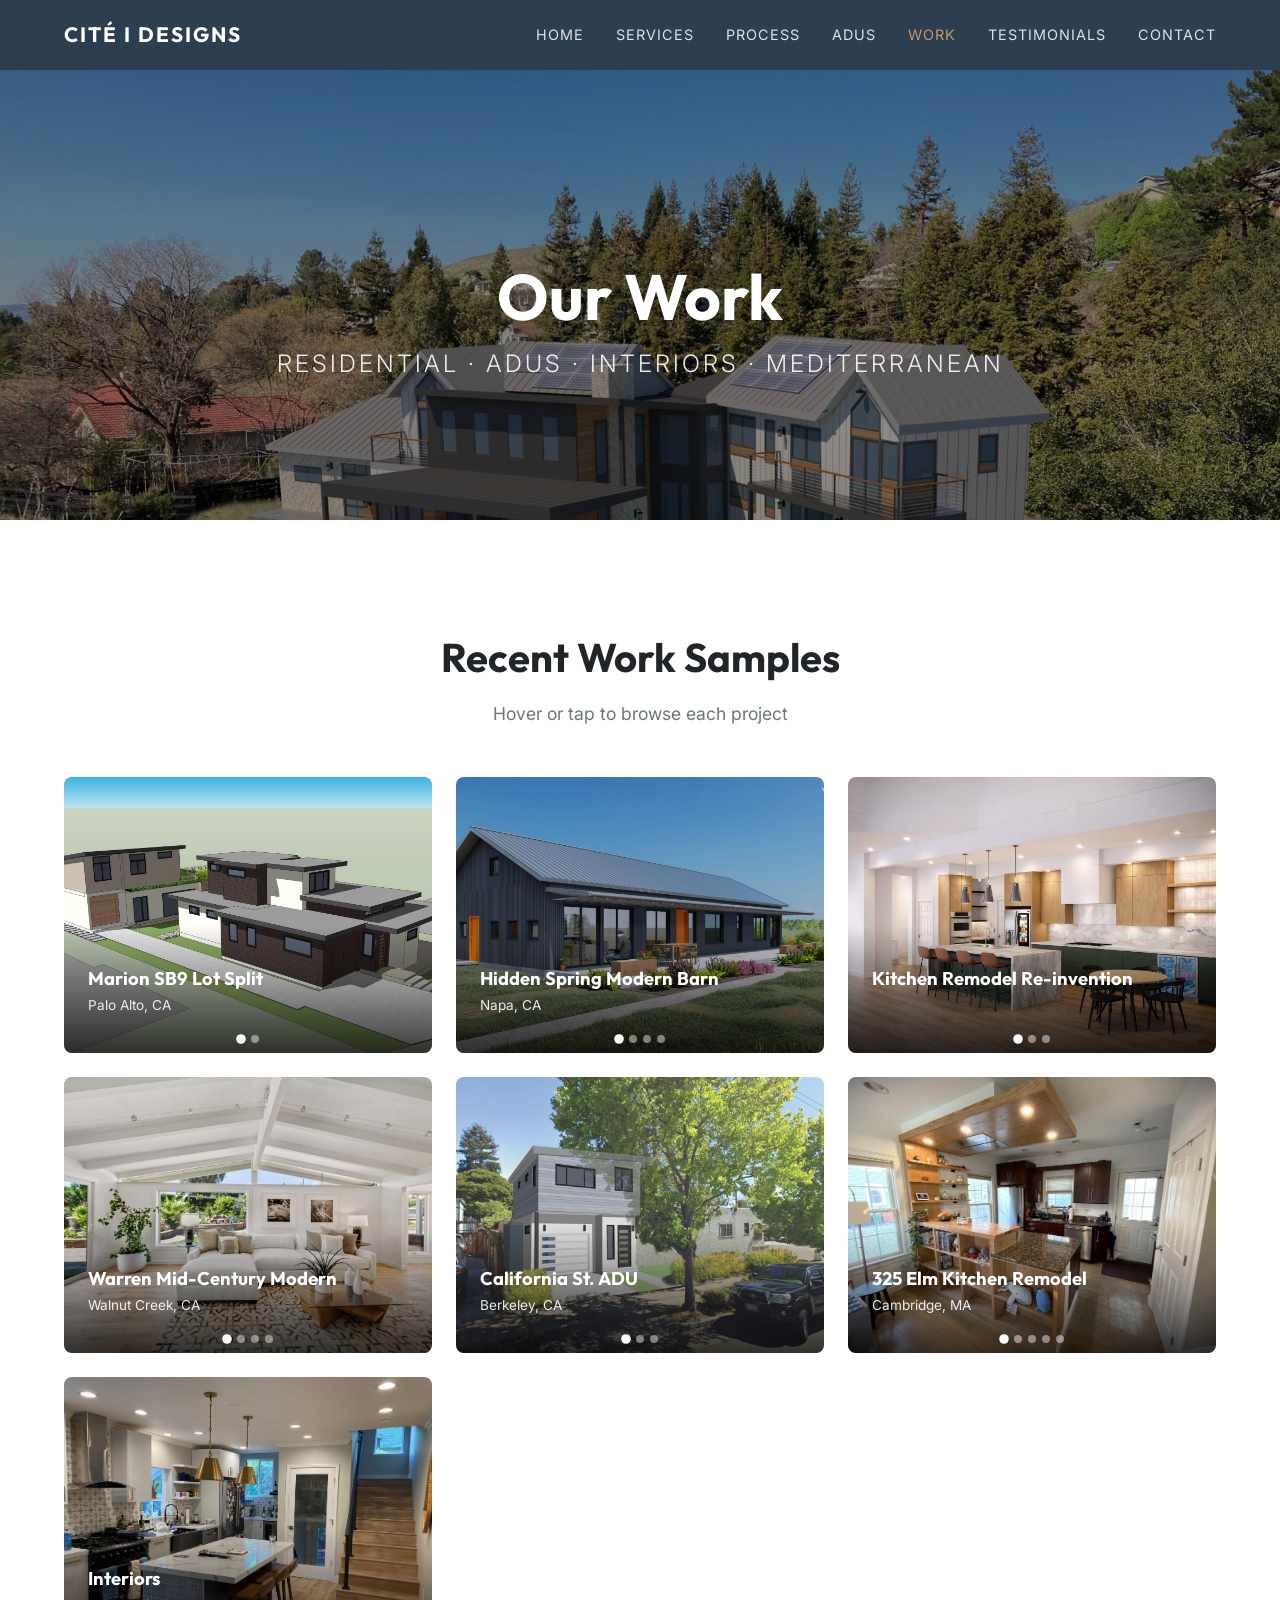
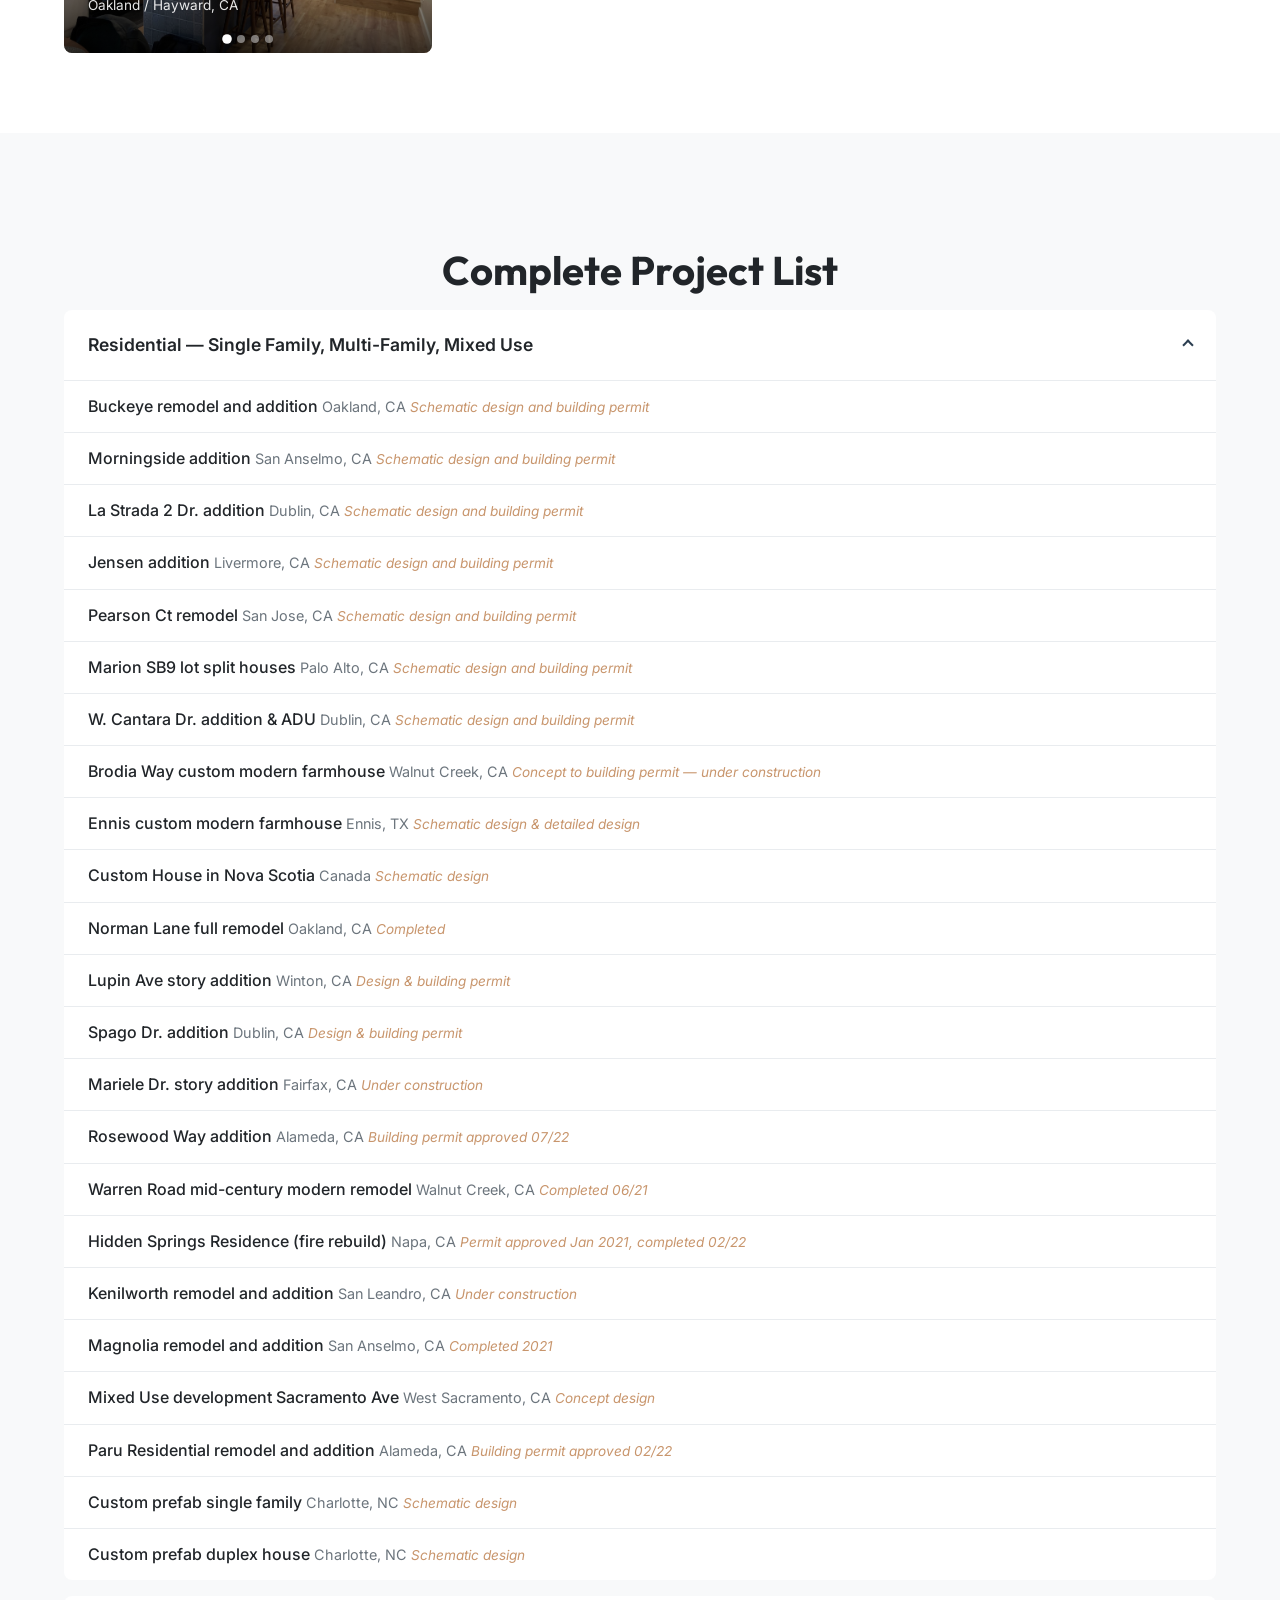
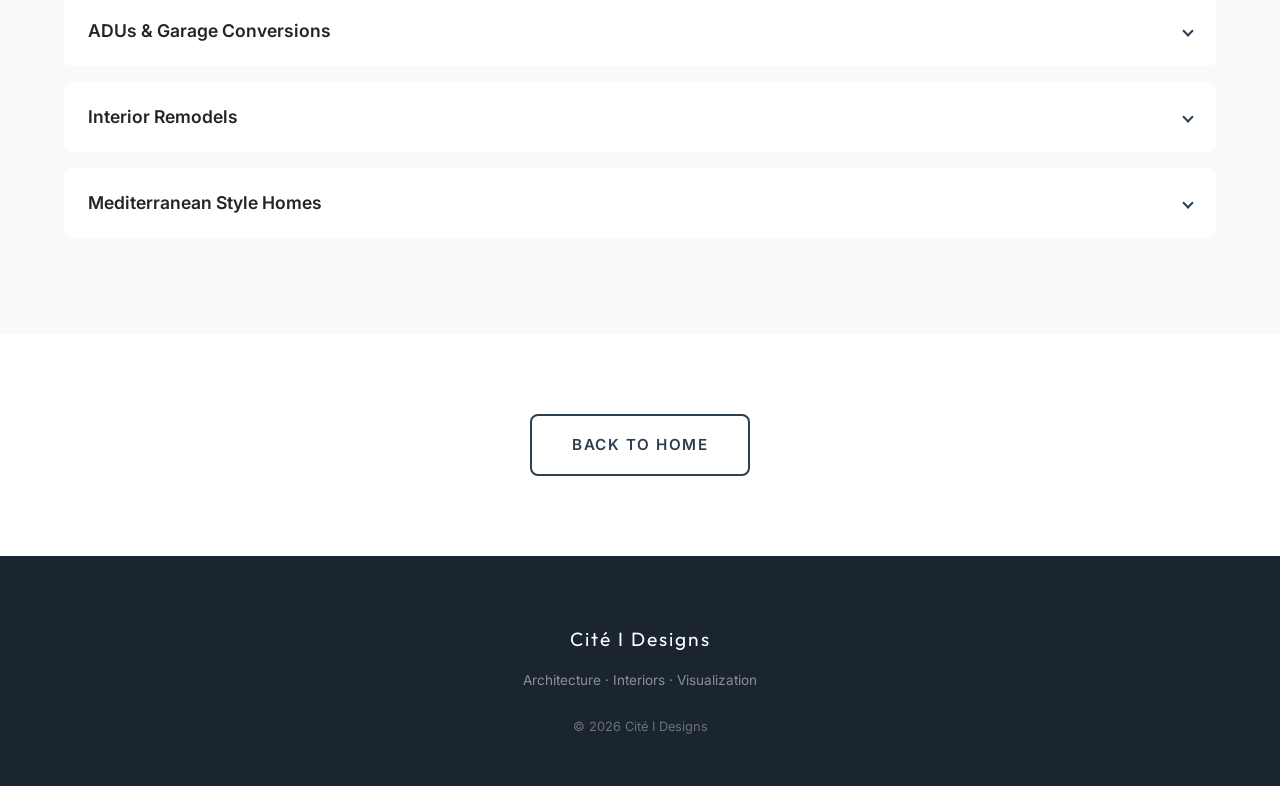
==== work.html @ 90fe7ded "Restructure work sections as per-project carousels - Downloaded all 24 project photos from original " ====
<!DOCTYPE html>
<html lang="en">
<head>
  <meta charset="UTF-8">
  <meta name="viewport" content="width=device-width, initial-scale=1.0">
  <title>Portfolio | Cité I Designs</title>
  <meta name="description" content="Explore the Cité I Designs portfolio: residential architecture, ADUs, interior remodels, and Mediterranean-style homes across California and beyond.">
  <link rel="icon" type="image/x-icon" href="favicon.ico">
  <link rel="icon" type="image/png" sizes="256x256" href="images/favicon.png">
  <link rel="apple-touch-icon" sizes="180x180" href="images/apple-touch-icon.png">
  <link rel="preconnect" href="https://fonts.googleapis.com">
  <link rel="preconnect" href="https://fonts.gstatic.com" crossorigin>
  <link href="https://fonts.googleapis.com/css2?family=Inter:wght@400;500;600&family=Outfit:wght@400;500;600;700&display=swap" rel="stylesheet">
  <link rel="stylesheet" href="css/style.css">
</head>
<body>
  <nav class="navbar" aria-label="Primary navigation">
    <div class="container">
      <a class="nav-brand" href="index.html">CITÉ I DESIGNS</a>
      <button type="button" class="nav-toggle" aria-expanded="false" aria-label="Toggle navigation">
        <span aria-hidden="true"></span>
      </button>
      <ul class="nav-links">
        <li><a href="index.html#hero">Home</a></li>
        <li><a href="index.html#services">Services</a></li>
        <li><a href="index.html#process">Process</a></li>
        <li><a href="index.html#adus">ADUs</a></li>
        <li><a href="work.html" class="active">Work</a></li>
        <li><a href="index.html#testimonials">Testimonials</a></li>
        <li><a href="index.html#contact">Contact</a></li>
      </ul>
    </div>
  </nav>

  <main>
    <section class="hero hero-short" style="background-image: url('images/hero-work.jpg');" aria-labelledby="work-hero-heading">
      <div class="hero-inner">
        <h1 id="work-hero-heading">Our Work</h1>
        <p class="hero-subtitle">Residential &middot; ADUs &middot; Interiors &middot; Mediterranean</p>
      </div>
    </section>

    <section class="section featured-work" aria-labelledby="gallery-heading">
      <div class="container">
        <h2 id="gallery-heading">Recent Work Samples</h2>
        <p class="section-subtitle">Hover or tap to browse each project</p>
        <div class="work-grid">
          <div class="work-card" role="group" aria-roledescription="carousel" aria-label="Marion SB9 Lot Split photos">
            <div class="work-card-images">
              <div class="work-card-image active"><img src="images/work/marion-sb9/1.jpg" alt="Marion SB9 Lot Split houses in Palo Alto, photo 1" loading="lazy" width="800" height="600"></div>
              <div class="work-card-image"><img src="images/work/marion-sb9/2.jpg" alt="Marion SB9 Lot Split houses in Palo Alto, photo 2" loading="lazy" width="800" height="600"></div>
            </div>
            <button class="work-card-arrow prev" type="button" aria-label="Previous image">&#8249;</button>
            <button class="work-card-arrow next" type="button" aria-label="Next image">&#8250;</button>
            <div class="work-card-dots" role="tablist">
              <button class="work-card-dot active" type="button" aria-label="Image 1 of 2"></button>
              <button class="work-card-dot" type="button" aria-label="Image 2 of 2"></button>
            </div>
            <div class="work-card-overlay">
              <h3>Marion SB9 Lot Split</h3>
              <p>Palo Alto, CA</p>
            </div>
          </div>

          <div class="work-card" role="group" aria-roledescription="carousel" aria-label="Hidden Spring Modern Barn photos">
            <div class="work-card-images">
              <div class="work-card-image active"><img src="images/work/hidden-spring/1.jpg" alt="Hidden Spring Modern Barn in Napa, photo 1" loading="lazy" width="800" height="600"></div>
              <div class="work-card-image"><img src="images/work/hidden-spring/2.jpg" alt="Hidden Spring Modern Barn in Napa, photo 2" loading="lazy" width="800" height="600"></div>
              <div class="work-card-image"><img src="images/work/hidden-spring/3.jpg" alt="Hidden Spring Modern Barn in Napa, photo 3" loading="lazy" width="800" height="600"></div>
              <div class="work-card-image"><img src="images/work/hidden-spring/4.jpg" alt="Hidden Spring Modern Barn in Napa, photo 4" loading="lazy" width="800" height="600"></div>
            </div>
            <button class="work-card-arrow prev" type="button" aria-label="Previous image">&#8249;</button>
            <button class="work-card-arrow next" type="button" aria-label="Next image">&#8250;</button>
            <div class="work-card-dots" role="tablist">
              <button class="work-card-dot active" type="button" aria-label="Image 1 of 4"></button>
              <button class="work-card-dot" type="button" aria-label="Image 2 of 4"></button>
              <button class="work-card-dot" type="button" aria-label="Image 3 of 4"></button>
              <button class="work-card-dot" type="button" aria-label="Image 4 of 4"></button>
            </div>
            <div class="work-card-overlay">
              <h3>Hidden Spring Modern Barn</h3>
              <p>Napa, CA</p>
            </div>
          </div>

          <div class="work-card" role="group" aria-roledescription="carousel" aria-label="Kitchen Remodel Re-invention photos">
            <div class="work-card-images">
              <div class="work-card-image active"><img src="images/work/kitchen-remodel/1.jpg" alt="Kitchen Remodel Re-invention, photo 1" loading="lazy" width="800" height="600"></div>
              <div class="work-card-image"><img src="images/work/kitchen-remodel/2.jpg" alt="Kitchen Remodel Re-invention, photo 2" loading="lazy" width="800" height="600"></div>
              <div class="work-card-image"><img src="images/work/kitchen-remodel/3.jpg" alt="Kitchen Remodel Re-invention, photo 3" loading="lazy" width="800" height="600"></div>
            </div>
            <button class="work-card-arrow prev" type="button" aria-label="Previous image">&#8249;</button>
            <button class="work-card-arrow next" type="button" aria-label="Next image">&#8250;</button>
            <div class="work-card-dots" role="tablist">
              <button class="work-card-dot active" type="button" aria-label="Image 1 of 3"></button>
              <button class="work-card-dot" type="button" aria-label="Image 2 of 3"></button>
              <button class="work-card-dot" type="button" aria-label="Image 3 of 3"></button>
            </div>
            <div class="work-card-overlay">
              <h3>Kitchen Remodel Re-invention</h3>
              <p>&nbsp;</p>
            </div>
          </div>

          <div class="work-card" role="group" aria-roledescription="carousel" aria-label="Warren Mid-Century Modern photos">
            <div class="work-card-images">
              <div class="work-card-image active"><img src="images/work/warren/1.jpg" alt="Warren Mid-Century Modern in Walnut Creek, photo 1" loading="lazy" width="800" height="600"></div>
              <div class="work-card-image"><img src="images/work/warren/2.jpg" alt="Warren Mid-Century Modern in Walnut Creek, photo 2" loading="lazy" width="800" height="600"></div>
              <div class="work-card-image"><img src="images/work/warren/3.jpg" alt="Warren Mid-Century Modern in Walnut Creek, photo 3" loading="lazy" width="800" height="600"></div>
              <div class="work-card-image"><img src="images/work/warren/4.jpg" alt="Warren Mid-Century Modern in Walnut Creek, photo 4" loading="lazy" width="800" height="600"></div>
            </div>
            <button class="work-card-arrow prev" type="button" aria-label="Previous image">&#8249;</button>
            <button class="work-card-arrow next" type="button" aria-label="Next image">&#8250;</button>
            <div class="work-card-dots" role="tablist">
              <button class="work-card-dot active" type="button" aria-label="Image 1 of 4"></button>
              <button class="work-card-dot" type="button" aria-label="Image 2 of 4"></button>
              <button class="work-card-dot" type="button" aria-label="Image 3 of 4"></button>
              <button class="work-card-dot" type="button" aria-label="Image 4 of 4"></button>
            </div>
            <div class="work-card-overlay">
              <h3>Warren Mid-Century Modern</h3>
              <p>Walnut Creek, CA</p>
            </div>
          </div>

          <div class="work-card" role="group" aria-roledescription="carousel" aria-label="California St. ADU photos">
            <div class="work-card-images">
              <div class="work-card-image active"><img src="images/work/california-adu/1.jpg" alt="California St. ADU in Berkeley, photo 1" loading="lazy" width="800" height="600"></div>
              <div class="work-card-image"><img src="images/work/california-adu/2.jpg" alt="California St. ADU in Berkeley, photo 2" loading="lazy" width="800" height="600"></div>
              <div class="work-card-image"><img src="images/work/california-adu/3.jpg" alt="California St. ADU in Berkeley, photo 3" loading="lazy" width="800" height="600"></div>
            </div>
            <button class="work-card-arrow prev" type="button" aria-label="Previous image">&#8249;</button>
            <button class="work-card-arrow next" type="button" aria-label="Next image">&#8250;</button>
            <div class="work-card-dots" role="tablist">
              <button class="work-card-dot active" type="button" aria-label="Image 1 of 3"></button>
              <button class="work-card-dot" type="button" aria-label="Image 2 of 3"></button>
              <button class="work-card-dot" type="button" aria-label="Image 3 of 3"></button>
            </div>
            <div class="work-card-overlay">
              <h3>California St. ADU</h3>
              <p>Berkeley, CA</p>
            </div>
          </div>

          <div class="work-card" role="group" aria-roledescription="carousel" aria-label="325 Elm Kitchen Remodel photos">
            <div class="work-card-images">
              <div class="work-card-image active"><img src="images/work/elm-kitchen/1.jpg" alt="325 Elm Kitchen Remodel in Cambridge, photo 1" loading="lazy" width="800" height="600"></div>
              <div class="work-card-image"><img src="images/work/elm-kitchen/2.jpg" alt="325 Elm Kitchen Remodel in Cambridge, photo 2" loading="lazy" width="800" height="600"></div>
              <div class="work-card-image"><img src="images/work/elm-kitchen/3.jpg" alt="325 Elm Kitchen Remodel in Cambridge, photo 3" loading="lazy" width="800" height="600"></div>
              <div class="work-card-image"><img src="images/work/elm-kitchen/4.jpg" alt="325 Elm Kitchen Remodel in Cambridge, photo 4" loading="lazy" width="800" height="600"></div>
              <div class="work-card-image"><img src="images/work/elm-kitchen/5.jpg" alt="325 Elm Kitchen Remodel in Cambridge, photo 5" loading="lazy" width="800" height="600"></div>
            </div>
            <button class="work-card-arrow prev" type="button" aria-label="Previous image">&#8249;</button>
            <button class="work-card-arrow next" type="button" aria-label="Next image">&#8250;</button>
            <div class="work-card-dots" role="tablist">
              <button class="work-card-dot active" type="button" aria-label="Image 1 of 5"></button>
              <button class="work-card-dot" type="button" aria-label="Image 2 of 5"></button>
              <button class="work-card-dot" type="button" aria-label="Image 3 of 5"></button>
              <button class="work-card-dot" type="button" aria-label="Image 4 of 5"></button>
              <button class="work-card-dot" type="button" aria-label="Image 5 of 5"></button>
            </div>
            <div class="work-card-overlay">
              <h3>325 Elm Kitchen Remodel</h3>
              <p>Cambridge, MA</p>
            </div>
          </div>

          <div class="work-card" role="group" aria-roledescription="carousel" aria-label="Interiors Oakland and Hayward photos">
            <div class="work-card-images">
              <div class="work-card-image active"><img src="images/work/interiors/1.jpg" alt="Interior remodel Oakland/Hayward, photo 1" loading="lazy" width="800" height="600"></div>
              <div class="work-card-image"><img src="images/work/interiors/2.jpg" alt="Interior remodel Oakland/Hayward, photo 2" loading="lazy" width="800" height="600"></div>
              <div class="work-card-image"><img src="images/work/interiors/3.jpg" alt="Interior remodel Oakland/Hayward, photo 3" loading="lazy" width="800" height="600"></div>
              <div class="work-card-image"><img src="images/work/interiors/4.jpg" alt="Interior remodel Oakland/Hayward, photo 4" loading="lazy" width="800" height="600"></div>
            </div>
            <button class="work-card-arrow prev" type="button" aria-label="Previous image">&#8249;</button>
            <button class="work-card-arrow next" type="button" aria-label="Next image">&#8250;</button>
            <div class="work-card-dots" role="tablist">
              <button class="work-card-dot active" type="button" aria-label="Image 1 of 4"></button>
              <button class="work-card-dot" type="button" aria-label="Image 2 of 4"></button>
              <button class="work-card-dot" type="button" aria-label="Image 3 of 4"></button>
              <button class="work-card-dot" type="button" aria-label="Image 4 of 4"></button>
            </div>
            <div class="work-card-overlay">
              <h3>Interiors</h3>
              <p>Oakland / Hayward, CA</p>
            </div>
          </div>
        </div>
      </div>
    </section>

    <section class="section project-list-section" aria-labelledby="projects-heading">
      <div class="container">
        <h2 id="projects-heading">Complete Project List</h2>

        <details open>
          <summary>Residential &mdash; Single Family, Multi-Family, Mixed Use</summary>
          <ul class="project-list">
            <li><span class="project-name">Buckeye remodel and addition</span> <span class="project-location">Oakland, CA</span> <span class="project-status">Schematic design and building permit</span></li>
            <li><span class="project-name">Morningside addition</span> <span class="project-location">San Anselmo, CA</span> <span class="project-status">Schematic design and building permit</span></li>
            <li><span class="project-name">La Strada 2 Dr. addition</span> <span class="project-location">Dublin, CA</span> <span class="project-status">Schematic design and building permit</span></li>
            <li><span class="project-name">Jensen addition</span> <span class="project-location">Livermore, CA</span> <span class="project-status">Schematic design and building permit</span></li>
            <li><span class="project-name">Pearson Ct remodel</span> <span class="project-location">San Jose, CA</span> <span class="project-status">Schematic design and building permit</span></li>
            <li><span class="project-name">Marion SB9 lot split houses</span> <span class="project-location">Palo Alto, CA</span> <span class="project-status">Schematic design and building permit</span></li>
            <li><span class="project-name">W. Cantara Dr. addition &amp; ADU</span> <span class="project-location">Dublin, CA</span> <span class="project-status">Schematic design and building permit</span></li>
            <li><span class="project-name">Brodia Way custom modern farmhouse</span> <span class="project-location">Walnut Creek, CA</span> <span class="project-status">Concept to building permit &mdash; under construction</span></li>
            <li><span class="project-name">Ennis custom modern farmhouse</span> <span class="project-location">Ennis, TX</span> <span class="project-status">Schematic design &amp; detailed design</span></li>
            <li><span class="project-name">Custom House in Nova Scotia</span> <span class="project-location">Canada</span> <span class="project-status">Schematic design</span></li>
            <li><span class="project-name">Norman Lane full remodel</span> <span class="project-location">Oakland, CA</span> <span class="project-status">Completed</span></li>
            <li><span class="project-name">Lupin Ave story addition</span> <span class="project-location">Winton, CA</span> <span class="project-status">Design &amp; building permit</span></li>
            <li><span class="project-name">Spago Dr. addition</span> <span class="project-location">Dublin, CA</span> <span class="project-status">Design &amp; building permit</span></li>
            <li><span class="project-name">Mariele Dr. story addition</span> <span class="project-location">Fairfax, CA</span> <span class="project-status">Under construction</span></li>
            <li><span class="project-name">Rosewood Way addition</span> <span class="project-location">Alameda, CA</span> <span class="project-status">Building permit approved 07/22</span></li>
            <li><span class="project-name">Warren Road mid-century modern remodel</span> <span class="project-location">Walnut Creek, CA</span> <span class="project-status">Completed 06/21</span></li>
            <li><span class="project-name">Hidden Springs Residence (fire rebuild)</span> <span class="project-location">Napa, CA</span> <span class="project-status">Permit approved Jan 2021, completed 02/22</span></li>
            <li><span class="project-name">Kenilworth remodel and addition</span> <span class="project-location">San Leandro, CA</span> <span class="project-status">Under construction</span></li>
            <li><span class="project-name">Magnolia remodel and addition</span> <span class="project-location">San Anselmo, CA</span> <span class="project-status">Completed 2021</span></li>
            <li><span class="project-name">Mixed Use development Sacramento Ave</span> <span class="project-location">West Sacramento, CA</span> <span class="project-status">Concept design</span></li>
            <li><span class="project-name">Paru Residential remodel and addition</span> <span class="project-location">Alameda, CA</span> <span class="project-status">Building permit approved 02/22</span></li>
            <li><span class="project-name">Custom prefab single family</span> <span class="project-location">Charlotte, NC</span> <span class="project-status">Schematic design</span></li>
            <li><span class="project-name">Custom prefab duplex house</span> <span class="project-location">Charlotte, NC</span> <span class="project-status">Schematic design</span></li>
          </ul>
        </details>

        <details>
          <summary>ADUs &amp; Garage Conversions</summary>
          <ul class="project-list">
            <li><span class="project-name">California St. attached ADU</span> <span class="project-location">Berkeley, CA</span> <span class="project-status">Schematic design and building permit</span></li>
            <li><span class="project-name">Fran Way ADU</span> <span class="project-location">Richmond, CA</span> <span class="project-status">Design and building permit</span></li>
            <li><span class="project-name">Leona St garage conversion</span> <span class="project-location">Oakland, CA</span> <span class="project-status">Completed</span></li>
            <li><span class="project-name">University Avenue ADUs</span> <span class="project-location">Los Angeles, CA</span> <span class="project-status">Concept design</span></li>
            <li><span class="project-name">Vintage Ave 4 ADUs</span> <span class="project-location">Los Angeles, CA</span> <span class="project-status">Schematic design</span></li>
            <li><span class="project-name">Pacheco Avenue ADU (Garage Conversion)</span> <span class="project-location">Santa Cruz, CA</span> <span class="project-status">Completed</span></li>
            <li><span class="project-name">Prefab modular ADUs</span> <span class="project-location">Charlotte, NC</span></li>
            <li><span class="project-name">Dunsmuir ADU</span> <span class="project-location">Dunsmuir, CA</span> <span class="project-status">Design and building permit</span></li>
            <li><span class="project-name">7th Lane ADUs</span> <span class="project-location">South San Francisco, CA</span> <span class="project-status">Schematic design</span></li>
            <li><span class="project-name">Golden Gate ADUs</span> <span class="project-location">San Francisco, CA</span> <span class="project-status">Building permit approved 02/21</span></li>
          </ul>
        </details>

        <details>
          <summary>Interior Remodels</summary>
          <ul class="project-list">
            <li><span class="project-name">Little Rock interior remodel</span> <span class="project-location">Austin, TX</span> <span class="project-status">Bathroom/lighting schematic design and MEPs</span></li>
            <li><span class="project-name">Chenery St</span> <span class="project-location">San Francisco, CA</span> <span class="project-status">Building permit approved 07/22</span></li>
            <li><span class="project-name">Warren Road mid-century modern remodel</span> <span class="project-location">Walnut Creek, CA</span></li>
            <li><span class="project-name">Manilla interior remodel</span> <span class="project-location">Oakland, CA</span> <span class="project-status">Completed 12/21</span></li>
            <li><span class="project-name">Havenscourt remodel</span> <span class="project-location">Oakland, CA</span> <span class="project-status">Completed</span></li>
            <li><span class="project-name">La Playa House Remodel</span> <span class="project-location">San Francisco, CA</span> <span class="project-status">Completed</span></li>
            <li><span class="project-name">55th Avenue Remodel</span> <span class="project-location">Oakland, CA</span></li>
          </ul>
        </details>

        <details>
          <summary>Mediterranean Style Homes</summary>
          <ul class="project-list">
            <li><span class="project-name">Bartole Houses</span> <span class="project-location">Côte d'Azur, France</span> <span class="project-status">Under construction</span></li>
            <li><span class="project-name">Hotel Bastide Extension</span> <span class="project-location">Ramatuelle, France</span> <span class="project-status">Under construction</span></li>
            <li><span class="project-name">Portes du Soleil Housing</span> <span class="project-location">South of France</span> <span class="project-status">Under construction</span></li>
            <li><span class="project-name">Ludie Custom House</span> <span class="project-location">Côte d'Azur, France</span> <span class="project-status">Completed</span></li>
            <li><span class="project-name">Raoult House</span> <span class="project-location">Côte d'Azur, France</span> <span class="project-status">Under construction</span></li>
            <li><span class="project-name">François Beauvallon Houses</span> <span class="project-location">Côte d'Azur, France</span> <span class="project-status">Completed</span></li>
          </ul>
        </details>
      </div>
    </section>

    <div class="section" style="text-align: center;">
      <a class="btn btn-outline" href="index.html">Back to Home</a>
    </div>
  </main>

  <footer class="site-footer">
    <div class="container">
      <p class="footer-brand">Cité I Designs</p>
      <p class="footer-tagline">Architecture &middot; Interiors &middot; Visualization</p>
      <p class="footer-copy">&copy; 2026 Cité I Designs</p>
    </div>
  </footer>

  <script src="js/main.js"></script>
</body>
</html>
---- css/style.css ----
/* =============================================================================
   Cité I Designs — Architecture Portfolio
   ============================================================================= */

:root {
  --color-charcoal: #2c3e50;
  --color-charcoal-dark: #1a252f;
  --color-white: #ffffff;
  --color-offwhite: #f8f9fa;
  --color-light-gray: #e9ecef;
  --color-ink: #212529;
  --color-ink-muted: #6c757d;
  --color-accent: #c8956c;
  --color-accent-hover: #b07d55;
  --font-heading: "Outfit", -apple-system, sans-serif;
  --font-body: "Inter", -apple-system, BlinkMacSystemFont, "Segoe UI", sans-serif;
  --radius: 8px;
  --shadow-sm: 0 1px 3px rgba(0, 0, 0, 0.08);
  --shadow-md: 0 4px 12px rgba(0, 0, 0, 0.12);
  --shadow-lg: 0 8px 30px rgba(0, 0, 0, 0.15);
  --transition: 0.3s ease;
}

*,
*::before,
*::after {
  box-sizing: border-box;
}

html {
  scroll-behavior: smooth;
}

body {
  margin: 0;
  font-family: var(--font-body);
  color: var(--color-ink);
  line-height: 1.7;
  background: var(--color-white);
}

h1,
h2,
h3,
h4,
h5,
h6 {
  font-family: var(--font-heading);
  font-weight: 700;
  line-height: 1.2;
}

img {
  max-width: 100%;
  height: auto;
  display: block;
}

.container {
  max-width: 1200px;
  margin: 0 auto;
  padding: 0 1.5rem;
}

.section {
  padding: 5rem 0;
}

.section h2 {
  font-size: 2.5rem;
  margin-bottom: 1rem;
  text-align: center;
}

.section-subtitle {
  text-align: center;
  color: var(--color-ink-muted);
  margin-bottom: 3rem;
  font-size: 1.1rem;
}

/* -----------------------------------------------------------------------------
   Navigation
   ----------------------------------------------------------------------------- */

.navbar {
  position: fixed;
  top: 0;
  left: 0;
  z-index: 1000;
  width: 100%;
  height: 70px;
  background: var(--color-charcoal);
  display: flex;
  align-items: center;
  justify-content: space-between;
  padding: 0 1.5rem;
  transition: box-shadow var(--transition);
}

.navbar .container {
  display: flex;
  align-items: center;
  justify-content: space-between;
  width: 100%;
  max-width: 1200px;
  margin: 0 auto;
  padding: 0 1.5rem;
}

.navbar.nav-scrolled {
  box-shadow: var(--shadow-md);
}

.nav-brand {
  color: var(--color-white);
  font-family: var(--font-heading);
  font-size: 1.3rem;
  letter-spacing: 2px;
  text-decoration: none;
  font-weight: 700;
}

.nav-links {
  list-style: none;
  margin: 0;
  padding: 0;
  display: flex;
  align-items: center;
  gap: 2rem;
}

.nav-links a {
  color: rgba(255, 255, 255, 0.85);
  text-decoration: none;
  font-size: 0.9rem;
  text-transform: uppercase;
  letter-spacing: 1px;
  transition: color var(--transition);
}

.nav-links a:hover,
.nav-links a.active {
  color: var(--color-accent);
}

.nav-cta {
  background: var(--color-accent);
  color: var(--color-white);
  padding: 0.5rem 1.25rem;
  border-radius: var(--radius);
  font-size: 0.85rem;
  text-transform: uppercase;
  letter-spacing: 1px;
  text-decoration: none;
  transition: background var(--transition), color var(--transition);
}

.nav-cta:hover {
  background: var(--color-accent-hover);
  color: var(--color-white);
}

.nav-toggle {
  display: none;
  width: 44px;
  height: 44px;
  align-items: center;
  justify-content: center;
  background: transparent;
  border: 2px solid rgba(255, 255, 255, 0.35);
  border-radius: var(--radius);
  cursor: pointer;
  color: var(--color-white);
  padding: 0;
}

.nav-toggle span {
  display: block;
  width: 22px;
  height: 2px;
  background: currentColor;
  position: relative;
}

.nav-toggle span::before,
.nav-toggle span::after {
  content: "";
  position: absolute;
  left: 0;
  width: 22px;
  height: 2px;
  background: currentColor;
  transition: transform var(--transition), top var(--transition);
}

.nav-toggle span::before {
  top: -7px;
}

.nav-toggle span::after {
  top: 7px;
}

@media (max-width: 900px) {
  .nav-toggle {
    display: flex;
  }

  .nav-links {
    position: absolute;
    top: 70px;
    left: 0;
    right: 0;
    flex-direction: column;
    align-items: stretch;
    gap: 0;
    background: var(--color-charcoal-dark);
    max-height: 0;
    overflow: hidden;
    opacity: 0;
    visibility: hidden;
    transition: max-height 0.35s ease, opacity 0.35s ease, visibility 0.35s ease;
    box-shadow: var(--shadow-lg);
  }

  .nav-links.nav-open {
    max-height: 400px;
    opacity: 1;
    visibility: visible;
  }

  .nav-links li {
    border-bottom: 1px solid rgba(255, 255, 255, 0.08);
  }

  .nav-links a {
    display: block;
    padding: 1rem 1.5rem;
  }

  .nav-links .nav-cta-wrap {
    padding: 1rem 1.5rem 1.25rem;
  }

  .nav-links .nav-cta {
    display: inline-block;
    text-align: center;
  }
}

/* -----------------------------------------------------------------------------
   Hero
   ----------------------------------------------------------------------------- */

.hero {
  position: relative;
  height: 100vh;
  min-height: 480px;
  background-size: cover;
  background-position: center;
  background-attachment: fixed;
  display: flex;
  align-items: center;
  justify-content: center;
  text-align: center;
}

.hero::before {
  content: "";
  position: absolute;
  inset: 0;
  background: rgba(0, 0, 0, 0.45);
  z-index: 0;
}

.hero-inner {
  position: relative;
  z-index: 1;
  color: var(--color-white);
  padding: 0 1.5rem;
}

.hero h1 {
  font-size: 4rem;
  margin-bottom: 0.5rem;
}

.hero-subtitle {
  font-size: 1.5rem;
  letter-spacing: 3px;
  text-transform: uppercase;
  font-weight: 300;
  opacity: 0.9;
  margin: 0;
}

.hero-tagline {
  font-size: 1.15rem;
  max-width: 600px;
  margin: 1.5rem auto;
  opacity: 0.85;
}

.hero-cta {
  display: inline-block;
  background: var(--color-accent);
  color: var(--color-white);
  padding: 1rem 2.5rem;
  border-radius: var(--radius);
  font-size: 1rem;
  text-transform: uppercase;
  letter-spacing: 2px;
  text-decoration: none;
  transition: background var(--transition), transform var(--transition), box-shadow var(--transition);
}

.hero-cta:hover {
  background: var(--color-accent-hover);
  transform: translateY(-2px);
  box-shadow: var(--shadow-md);
}

.hero-short {
  height: 50vh;
  min-height: 320px;
}

@media (max-width: 768px) {
  .hero {
    background-attachment: scroll;
  }

  .hero h1 {
    font-size: 3rem;
  }

  .hero-subtitle {
    font-size: 1.1rem;
  }
}

/* -----------------------------------------------------------------------------
   About
   ----------------------------------------------------------------------------- */

.about {
  background: var(--color-offwhite);
}

.about-content {
  max-width: 800px;
  margin: 0 auto;
  font-size: 1.05rem;
  text-align: center;
}

/* -----------------------------------------------------------------------------
   Services
   ----------------------------------------------------------------------------- */

.services {
  background: var(--color-white);
}

.services-grid {
  display: grid;
  grid-template-columns: repeat(auto-fit, minmax(250px, 1fr));
  gap: 1.5rem;
}

.service-card {
  background: var(--color-offwhite);
  padding: 2rem;
  border-radius: var(--radius);
  text-align: center;
  transition: box-shadow var(--transition), transform var(--transition);
}

.service-card:hover {
  box-shadow: var(--shadow-md);
  transform: translateY(-2px);
}

.service-card .service-icon {
  font-size: 2rem;
  margin-bottom: 1rem;
  color: var(--color-accent);
}

.service-card h3 {
  font-size: 1.1rem;
  font-family: var(--font-body);
  font-weight: 600;
}

/* -----------------------------------------------------------------------------
   Process
   ----------------------------------------------------------------------------- */

.process {
  background: var(--color-charcoal);
  color: var(--color-white);
}

.process h2 {
  color: var(--color-white);
}

.process .section-subtitle {
  color: rgba(255, 255, 255, 0.75);
}

address {
  font-style: normal;
  line-height: 1.8;
  margin-bottom: 1rem;
}

.process-layout {
  display: grid;
  grid-template-columns: 1fr 1fr;
  gap: 3rem;
  align-items: start;
}

.process-block {
  margin-bottom: 3rem;
}

.process-block:last-child {
  margin-bottom: 0;
}

.process-block h3 {
  color: var(--color-accent);
  font-size: 1.5rem;
  margin-bottom: 1rem;
}

.process-block p {
  color: rgba(255, 255, 255, 0.85);
  line-height: 1.8;
  margin: 0;
}

@media (max-width: 900px) {
  .process-layout {
    grid-template-columns: 1fr;
  }
}

/* -----------------------------------------------------------------------------
   ADUs
   ----------------------------------------------------------------------------- */

.adus {
  background: var(--color-offwhite);
}

.adus-content {
  max-width: 800px;
  margin: 0 auto;
}

.adus-content h3 {
  color: var(--color-accent);
  margin-top: 2rem;
}

.adus-content h3:first-of-type {
  margin-top: 0;
}

/* -----------------------------------------------------------------------------
   Featured Work
   ----------------------------------------------------------------------------- */

.featured-work {
  background: var(--color-white);
}

.work-grid {
  display: grid;
  grid-template-columns: repeat(auto-fit, minmax(280px, 1fr));
  gap: 1.5rem;
}

.work-card {
  position: relative;
  overflow: hidden;
  border-radius: var(--radius);
  aspect-ratio: 4 / 3;
  background: var(--color-light-gray);
}

.work-card-images {
  position: absolute;
  inset: 0;
}

.work-card-image {
  position: absolute;
  inset: 0;
  opacity: 0;
  transition: opacity 0.7s ease;
}

.work-card-image.active {
  opacity: 1;
}

.work-card-image img {
  width: 100%;
  height: 100%;
  object-fit: cover;
  transition: transform 0.6s ease;
}

.work-card:hover .work-card-image.active img {
  transform: scale(1.04);
}

.work-card-overlay {
  position: absolute;
  bottom: 0;
  left: 0;
  right: 0;
  padding: 1.5rem;
  padding-bottom: 2.25rem;
  background: linear-gradient(transparent, rgba(0, 0, 0, 0.75));
  color: var(--color-white);
  z-index: 2;
  pointer-events: none;
}

.work-card-overlay h3 {
  font-size: 1.15rem;
  margin-bottom: 0.25rem;
}

.work-card-overlay p {
  font-size: 0.85rem;
  opacity: 0.9;
  margin: 0;
}

.work-card-arrow {
  position: absolute;
  top: 50%;
  transform: translateY(-50%);
  width: 40px;
  height: 40px;
  border-radius: 50%;
  background: rgba(0, 0, 0, 0.55);
  color: var(--color-white);
  border: none;
  cursor: pointer;
  font-size: 1.4rem;
  line-height: 1;
  display: inline-flex;
  align-items: center;
  justify-content: center;
  opacity: 0;
  transition: opacity 0.25s ease, background 0.25s ease;
  z-index: 3;
  padding: 0;
}

.work-card-arrow:hover {
  background: rgba(0, 0, 0, 0.8);
}

.work-card-arrow.prev { left: 0.5rem; }
.work-card-arrow.next { right: 0.5rem; }

.work-card:hover .work-card-arrow,
.work-card:focus-within .work-card-arrow {
  opacity: 1;
}

@media (hover: none) {
  .work-card-arrow { opacity: 1; }
}

.work-card-dots {
  position: absolute;
  bottom: 0.6rem;
  left: 50%;
  transform: translateX(-50%);
  display: flex;
  gap: 6px;
  z-index: 3;
}

.work-card-dot {
  width: 8px;
  height: 8px;
  border-radius: 50%;
  background: rgba(255, 255, 255, 0.45);
  border: none;
  cursor: pointer;
  padding: 0;
  transition: background 0.3s ease, transform 0.2s ease;
}

.work-card-dot:hover {
  background: rgba(255, 255, 255, 0.8);
}

.work-card-dot.active {
  background: var(--color-white);
  transform: scale(1.2);
}

.work-card-single .work-card-arrow,
.work-card-single .work-card-dots {
  display: none;
}

.work-cta {
  text-align: center;
  margin-top: 3rem;
}

.btn {
  display: inline-block;
  padding: 1rem 2.5rem;
  border-radius: var(--radius);
  text-decoration: none;
  font-size: 0.95rem;
  text-transform: uppercase;
  letter-spacing: 1.5px;
  transition: background var(--transition), color var(--transition), border-color var(--transition), transform var(--transition);
  font-weight: 600;
  border: 2px solid transparent;
  cursor: pointer;
  font-family: var(--font-body);
}

.btn-primary {
  background: var(--color-accent);
  color: var(--color-white);
  border-color: var(--color-accent);
}

.btn-primary:hover {
  background: var(--color-accent-hover);
  border-color: var(--color-accent-hover);
  color: var(--color-white);
}

.btn-outline {
  border: 2px solid var(--color-charcoal);
  color: var(--color-charcoal);
  background: transparent;
}

.btn-outline:hover {
  background: var(--color-charcoal);
  color: var(--color-white);
}

/* -----------------------------------------------------------------------------
   Testimonials
   ----------------------------------------------------------------------------- */

.testimonials {
  background: var(--color-offwhite);
}

.testimonial-carousel {
  position: relative;
  overflow: hidden;
  max-width: 900px;
  margin: 0 auto;
}

.testimonial-track {
  display: flex;
  transition: transform 0.5s ease;
}

.testimonial-slide {
  min-width: 100%;
  padding: 0 1rem;
  box-sizing: border-box;
}

.testimonial-card {
  background: var(--color-white);
  padding: 2.5rem;
  border-radius: var(--radius);
  box-shadow: var(--shadow-sm);
}

.testimonial-card blockquote {
  font-style: italic;
  font-size: 1.05rem;
  line-height: 1.8;
  margin: 0 0 1.5rem;
  padding-top: 1.5rem;
  color: var(--color-ink);
  position: relative;
  quotes: none;
}

.testimonial-card blockquote::before {
  content: "\201C";
  font-size: 4rem;
  color: var(--color-accent);
  opacity: 0.4;
  position: absolute;
  top: -0.35em;
  left: -5px;
  line-height: 1;
  font-family: Georgia, serif;
}

.testimonial-card footer {
  font-weight: 600;
  color: var(--color-ink);
}

.testimonial-card .client-project {
  font-size: 0.85rem;
  color: var(--color-ink-muted);
  font-weight: 400;
}

.testimonial-nav {
  display: flex;
  justify-content: center;
  gap: 1rem;
  margin-top: 2rem;
}

.testimonial-nav button {
  width: 48px;
  height: 48px;
  border-radius: 50%;
  border: 2px solid var(--color-charcoal);
  background: transparent;
  cursor: pointer;
  font-size: 1.2rem;
  color: var(--color-charcoal);
  transition: background var(--transition), color var(--transition);
  display: inline-flex;
  align-items: center;
  justify-content: center;
}

.testimonial-nav button:hover:not(:disabled) {
  background: var(--color-charcoal);
  color: var(--color-white);
}

.testimonial-nav button:disabled {
  opacity: 0.3;
  cursor: not-allowed;
}

.testimonial-dots {
  display: flex;
  justify-content: center;
  gap: 0.5rem;
  margin-top: 1rem;
}

.testimonial-dot {
  width: 10px;
  height: 10px;
  border-radius: 50%;
  background: var(--color-light-gray);
  border: none;
  cursor: pointer;
  padding: 0;
  transition: background var(--transition);
}

.testimonial-dot.active {
  background: var(--color-accent);
}

/* -----------------------------------------------------------------------------
   Contact
   ----------------------------------------------------------------------------- */

.contact {
  background: var(--color-white);
}

.contact-layout {
  display: grid;
  grid-template-columns: 1fr 1fr;
  gap: 3rem;
}

.contact-info h3 {
  color: var(--color-accent);
  margin-bottom: 0.5rem;
}

.contact-details {
  list-style: none;
  padding: 0;
  margin: 0;
}

.contact-details li {
  padding: 0.75rem 0;
  border-bottom: 1px solid var(--color-light-gray);
  display: flex;
  align-items: flex-start;
  gap: 0.75rem;
}

.contact-details li:last-child {
  border-bottom: none;
}

.contact-details a {
  color: var(--color-ink);
  text-decoration: none;
  transition: color var(--transition);
}

.contact-details a:hover {
  color: var(--color-accent);
}

.contact-map {
  border-radius: var(--radius);
  overflow: hidden;
  min-height: 350px;
}

.contact-map iframe {
  width: 100%;
  height: 100%;
  min-height: 350px;
  border: none;
  display: block;
}

/* -----------------------------------------------------------------------------
   Footer
   ----------------------------------------------------------------------------- */

.site-footer {
  background: var(--color-charcoal-dark);
  color: rgba(255, 255, 255, 0.7);
  padding: 3rem 0;
  text-align: center;
}

.footer-brand {
  font-family: var(--font-heading);
  font-size: 1.2rem;
  color: var(--color-white);
  letter-spacing: 2px;
  margin-bottom: 0.5rem;
}

.footer-tagline {
  font-size: 0.85rem;
  margin-bottom: 1.5rem;
  opacity: 0.7;
}

.social-links {
  display: flex;
  justify-content: center;
  gap: 1.5rem;
  margin-bottom: 1.5rem;
  list-style: none;
  padding: 0;
  margin-top: 0;
}

.social-links a {
  color: rgba(255, 255, 255, 0.6);
  font-size: 1.3rem;
  transition: color var(--transition);
  text-decoration: none;
}

.social-links a:hover {
  color: var(--color-accent);
}

.footer-copy {
  font-size: 0.8rem;
  opacity: 0.5;
  margin: 0;
}

/* -----------------------------------------------------------------------------
   Work page — Gallery
   ----------------------------------------------------------------------------- */

.gallery-grid {
  display: grid;
  grid-template-columns: repeat(auto-fit, minmax(300px, 1fr));
  gap: 1.5rem;
}

.gallery-item {
  position: relative;
  overflow: hidden;
  border-radius: var(--radius);
  cursor: pointer;
  aspect-ratio: 4 / 3;
  border: none;
  padding: 0;
  background: none;
  display: block;
  width: 100%;
  text-align: left;
}

.gallery-item img {
  width: 100%;
  height: 100%;
  object-fit: cover;
  transition: transform 0.4s ease;
}

.gallery-item:hover img,
.gallery-item:focus-visible img {
  transform: scale(1.05);
}

.gallery-item-overlay {
  position: absolute;
  bottom: 0;
  left: 0;
  right: 0;
  padding: 1rem;
  background: linear-gradient(transparent, rgba(0, 0, 0, 0.7));
  color: var(--color-white);
  pointer-events: none;
}

.project-list-section {
  background: var(--color-offwhite);
}

.project-list-section details {
  margin-bottom: 1rem;
  background: var(--color-white);
  border-radius: var(--radius);
  overflow: hidden;
}

.project-list-section summary {
  padding: 1.25rem 1.5rem;
  font-weight: 600;
  font-size: 1.1rem;
  cursor: pointer;
  display: flex;
  justify-content: space-between;
  align-items: center;
  transition: background var(--transition);
  list-style: none;
}

.project-list-section summary::-webkit-details-marker {
  display: none;
}

.project-list-section summary::marker {
  display: none;
  content: "";
}

.project-list-section summary::after {
  content: "";
  width: 0.5rem;
  height: 0.5rem;
  border-right: 2px solid var(--color-charcoal);
  border-bottom: 2px solid var(--color-charcoal);
  transform: rotate(45deg);
  transition: transform var(--transition);
  flex-shrink: 0;
  margin-left: 1rem;
}

.project-list-section summary:hover {
  background: var(--color-light-gray);
}

.project-list-section details[open] summary {
  border-bottom: 1px solid var(--color-light-gray);
}

.project-list-section details[open] summary::after {
  transform: rotate(-135deg);
}

.project-list {
  list-style: none;
  padding: 0;
  margin: 0;
}

.project-list li {
  padding: 0.75rem 1.5rem;
  border-bottom: 1px solid var(--color-light-gray);
  display: flex;
  flex-wrap: wrap;
  gap: 0.25rem;
  align-items: baseline;
}

.project-list li:last-child {
  border-bottom: none;
}

.project-name {
  font-weight: 500;
}

.project-location {
  color: var(--color-ink-muted);
  font-size: 0.9rem;
}

.project-status {
  font-size: 0.85rem;
  color: var(--color-accent);
  font-style: italic;
}

/* -----------------------------------------------------------------------------
   Lightbox
   ----------------------------------------------------------------------------- */

.lightbox-overlay {
  position: fixed;
  top: 0;
  left: 0;
  width: 100%;
  height: 100%;
  background: rgba(0, 0, 0, 0.9);
  z-index: 2000;
  display: none;
  align-items: center;
  justify-content: center;
  padding: 2rem;
}

.lightbox-overlay.active {
  display: flex;
}

.lightbox-overlay img {
  max-width: 90vw;
  max-height: 90vh;
  object-fit: contain;
  border-radius: var(--radius);
}

.lightbox-close {
  position: absolute;
  top: 1.5rem;
  right: 1.5rem;
  color: var(--color-white);
  font-size: 2rem;
  background: none;
  border: none;
  cursor: pointer;
  z-index: 2001;
  line-height: 1;
  padding: 0.25rem;
}

/* -----------------------------------------------------------------------------
   Scroll animations
   ----------------------------------------------------------------------------- */

.fade-in {
  opacity: 0;
  transform: translateY(30px);
  transition: opacity 0.6s ease, transform 0.6s ease;
}

.fade-in.visible {
  opacity: 1;
  transform: translateY(0);
}

/* -----------------------------------------------------------------------------
   Main offset for fixed nav
   ----------------------------------------------------------------------------- */

main {
  padding-top: 70px;
}

/* -----------------------------------------------------------------------------
   Responsive
   ----------------------------------------------------------------------------- */

@media (max-width: 768px) {
  .section h2 {
    font-size: 2rem;
  }

  .section {
    padding: 3.5rem 0;
  }

  .hero h1 {
    font-size: 2.5rem;
  }

  .contact-layout {
    grid-template-columns: 1fr;
  }

  .services-grid {
    grid-template-columns: repeat(auto-fit, minmax(200px, 1fr));
  }
}
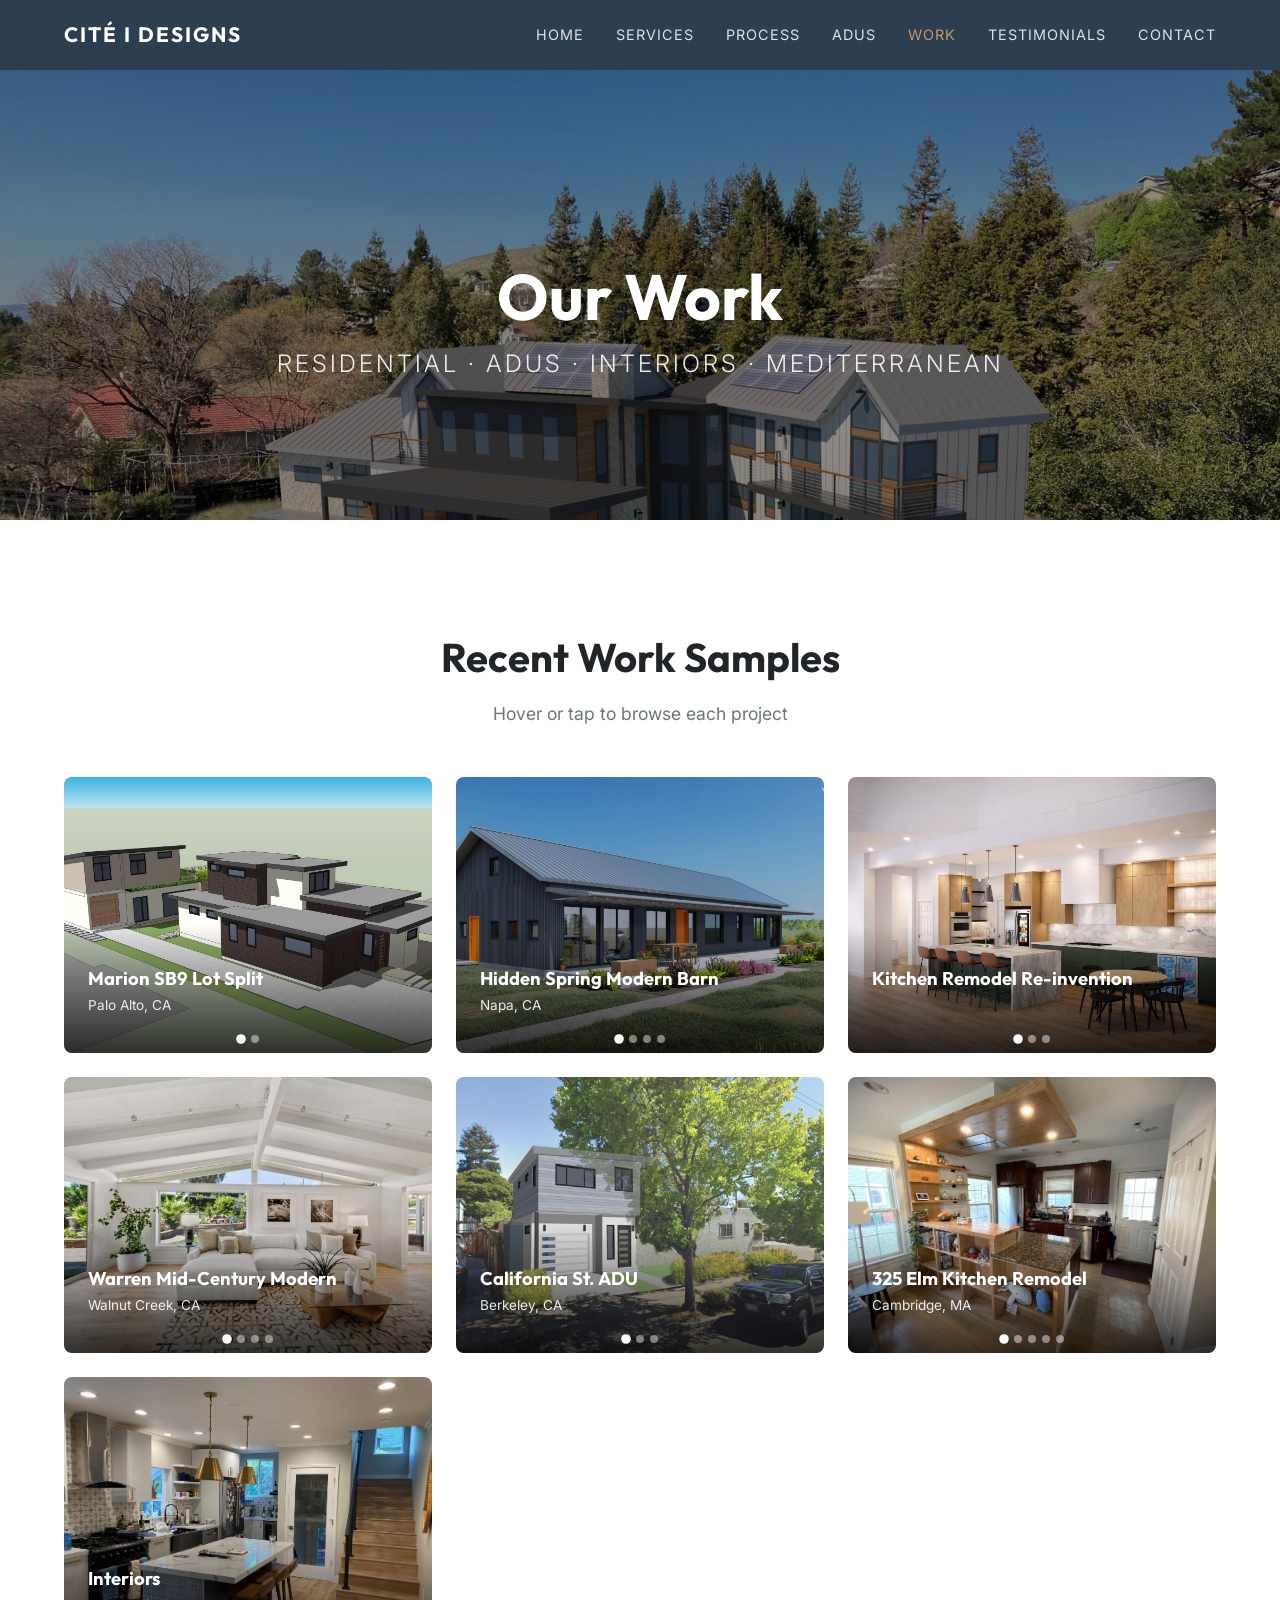
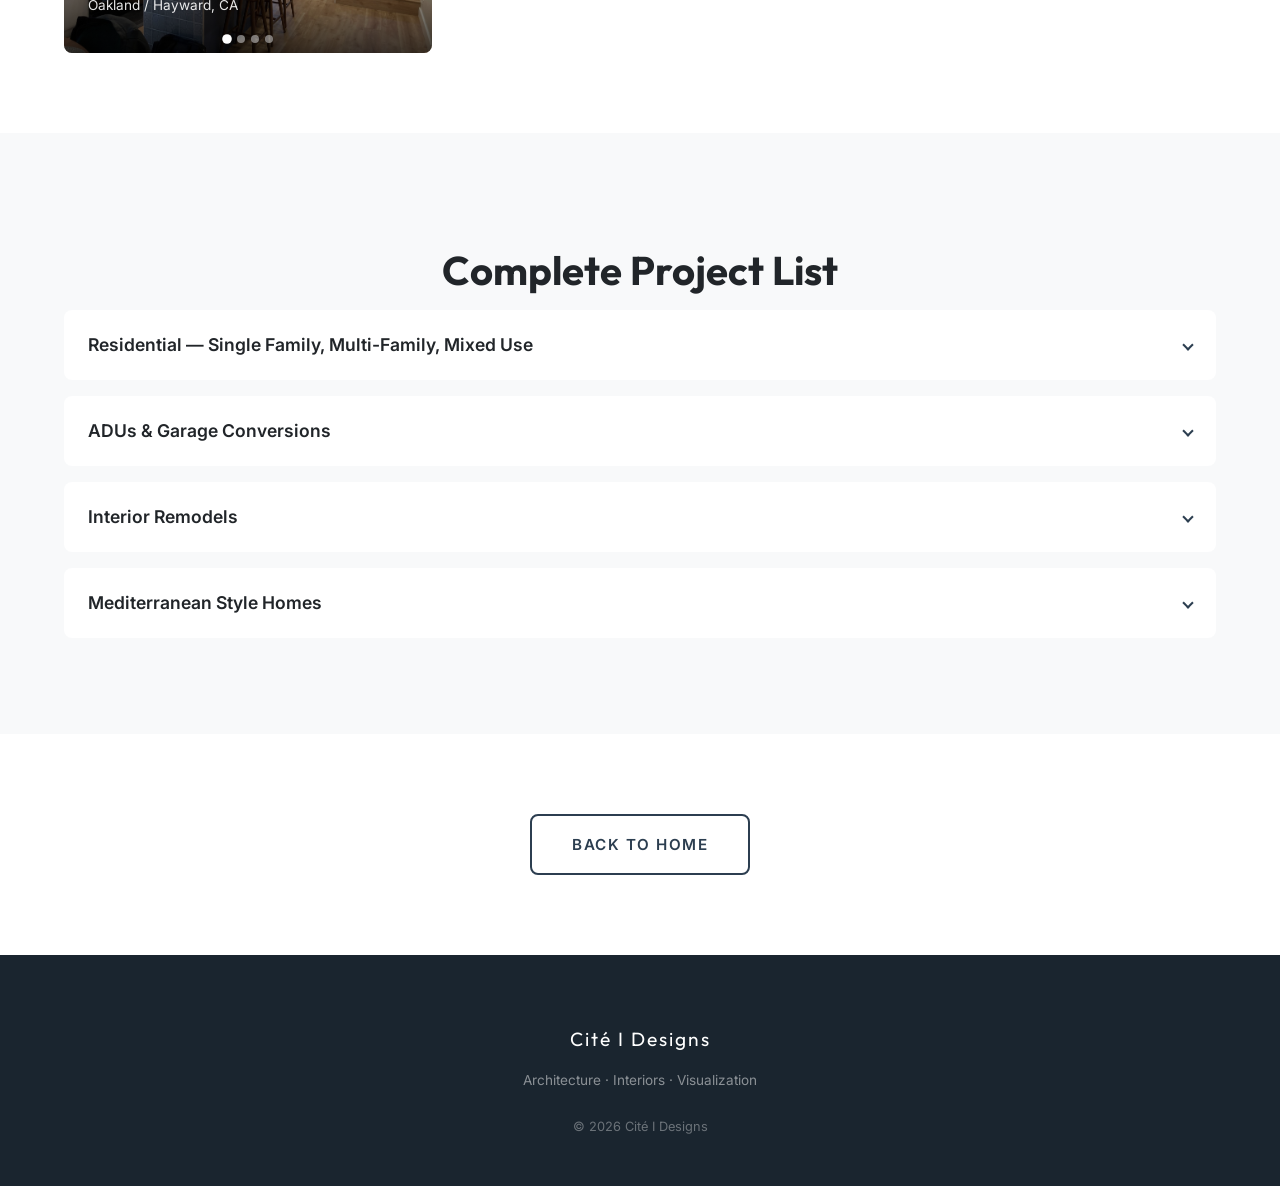
==== commit 48818eba: "Collapse project list by default on work.html; improve mobile hero and testimonial contrast - Remove" ====
--- a/work.html
+++ b/work.html
@@ -193,7 +193,7 @@
       <div class="container">
         <h2 id="projects-heading">Complete Project List</h2>
 
-        <details open>
+        <details>
           <summary>Residential &mdash; Single Family, Multi-Family, Mixed Use</summary>
           <ul class="project-list">
             <li><span class="project-name">Buckeye remodel and addition</span> <span class="project-location">Oakland, CA</span> <span class="project-status">Schematic design and building permit</span></li>
--- a/css/style.css
+++ b/css/style.css
@@ -279,6 +279,11 @@
   z-index: 1;
   color: var(--color-white);
   padding: 0 1.5rem;
+  width: 100%;
+  max-width: 100%;
+  min-width: 0;
+  box-sizing: border-box;
+  overflow-wrap: break-word;
 }
 
 .hero h1 {
@@ -331,12 +336,19 @@
     background-attachment: scroll;
   }
 
+  .adus,
+  .services,
+  .testimonials {
+    background-attachment: scroll;
+  }
+
   .hero h1 {
     font-size: 3rem;
   }
 
   .hero-subtitle {
-    font-size: 1.1rem;
+    font-size: 1rem;
+    letter-spacing: 2px;
   }
 }
 
@@ -360,7 +372,29 @@
    ----------------------------------------------------------------------------- */
 
 .services {
-  background: var(--color-white);
+  position: relative;
+  background-image: url('../images/services-hero.jpg');
+  background-size: cover;
+  background-position: center;
+  background-attachment: fixed;
+}
+
+.services::before {
+  content: "";
+  position: absolute;
+  inset: 0;
+  background: rgba(0, 0, 0, 0.55);
+  z-index: 0;
+}
+
+.services > .container {
+  position: relative;
+  z-index: 1;
+}
+
+.services h2,
+.services .section-subtitle {
+  color: var(--color-white);
 }
 
 .services-grid {
@@ -455,7 +489,32 @@
    ----------------------------------------------------------------------------- */
 
 .adus {
-  background: var(--color-offwhite);
+  position: relative;
+  background-image: url('../images/adus-hero.jpg');
+  background-size: cover;
+  background-position: center;
+  background-attachment: fixed;
+  color: var(--color-white);
+}
+
+.adus::before {
+  content: "";
+  position: absolute;
+  inset: 0;
+  background: rgba(0, 0, 0, 0.55);
+  z-index: 0;
+}
+
+.adus > .container {
+  position: relative;
+  z-index: 1;
+}
+
+.adus h2,
+.adus .section-subtitle,
+.adus-content,
+.adus-content h3 {
+  color: var(--color-white);
 }
 
 .adus-content {
@@ -464,7 +523,6 @@
 }
 
 .adus-content h3 {
-  color: var(--color-accent);
   margin-top: 2rem;
 }
 
@@ -666,7 +724,29 @@
    ----------------------------------------------------------------------------- */
 
 .testimonials {
-  background: var(--color-offwhite);
+  position: relative;
+  background-image: url('../images/testimonials-hero.jpg');
+  background-size: cover;
+  background-position: center;
+  background-attachment: fixed;
+}
+
+.testimonials::before {
+  content: "";
+  position: absolute;
+  inset: 0;
+  background: rgba(0, 0, 0, 0.55);
+  z-index: 0;
+}
+
+.testimonials > .container {
+  position: relative;
+  z-index: 1;
+}
+
+.testimonials h2,
+.testimonials .section-subtitle {
+  color: var(--color-white);
 }
 
 .testimonial-carousel {
@@ -739,11 +819,11 @@
   width: 48px;
   height: 48px;
   border-radius: 50%;
-  border: 2px solid var(--color-charcoal);
+  border: 2px solid var(--color-white);
   background: transparent;
   cursor: pointer;
   font-size: 1.2rem;
-  color: var(--color-charcoal);
+  color: var(--color-white);
   transition: background var(--transition), color var(--transition);
   display: inline-flex;
   align-items: center;
@@ -751,8 +831,8 @@
 }
 
 .testimonial-nav button:hover:not(:disabled) {
-  background: var(--color-charcoal);
-  color: var(--color-white);
+  background: var(--color-white);
+  color: var(--color-charcoal);
 }
 
 .testimonial-nav button:disabled {
@@ -771,7 +851,7 @@
   width: 10px;
   height: 10px;
   border-radius: 50%;
-  background: var(--color-light-gray);
+  background: rgba(255, 255, 255, 0.4);
   border: none;
   cursor: pointer;
   padding: 0;
@@ -779,7 +859,7 @@
 }
 
 .testimonial-dot.active {
-  background: var(--color-accent);
+  background: var(--color-white);
 }
 
 /* -----------------------------------------------------------------------------
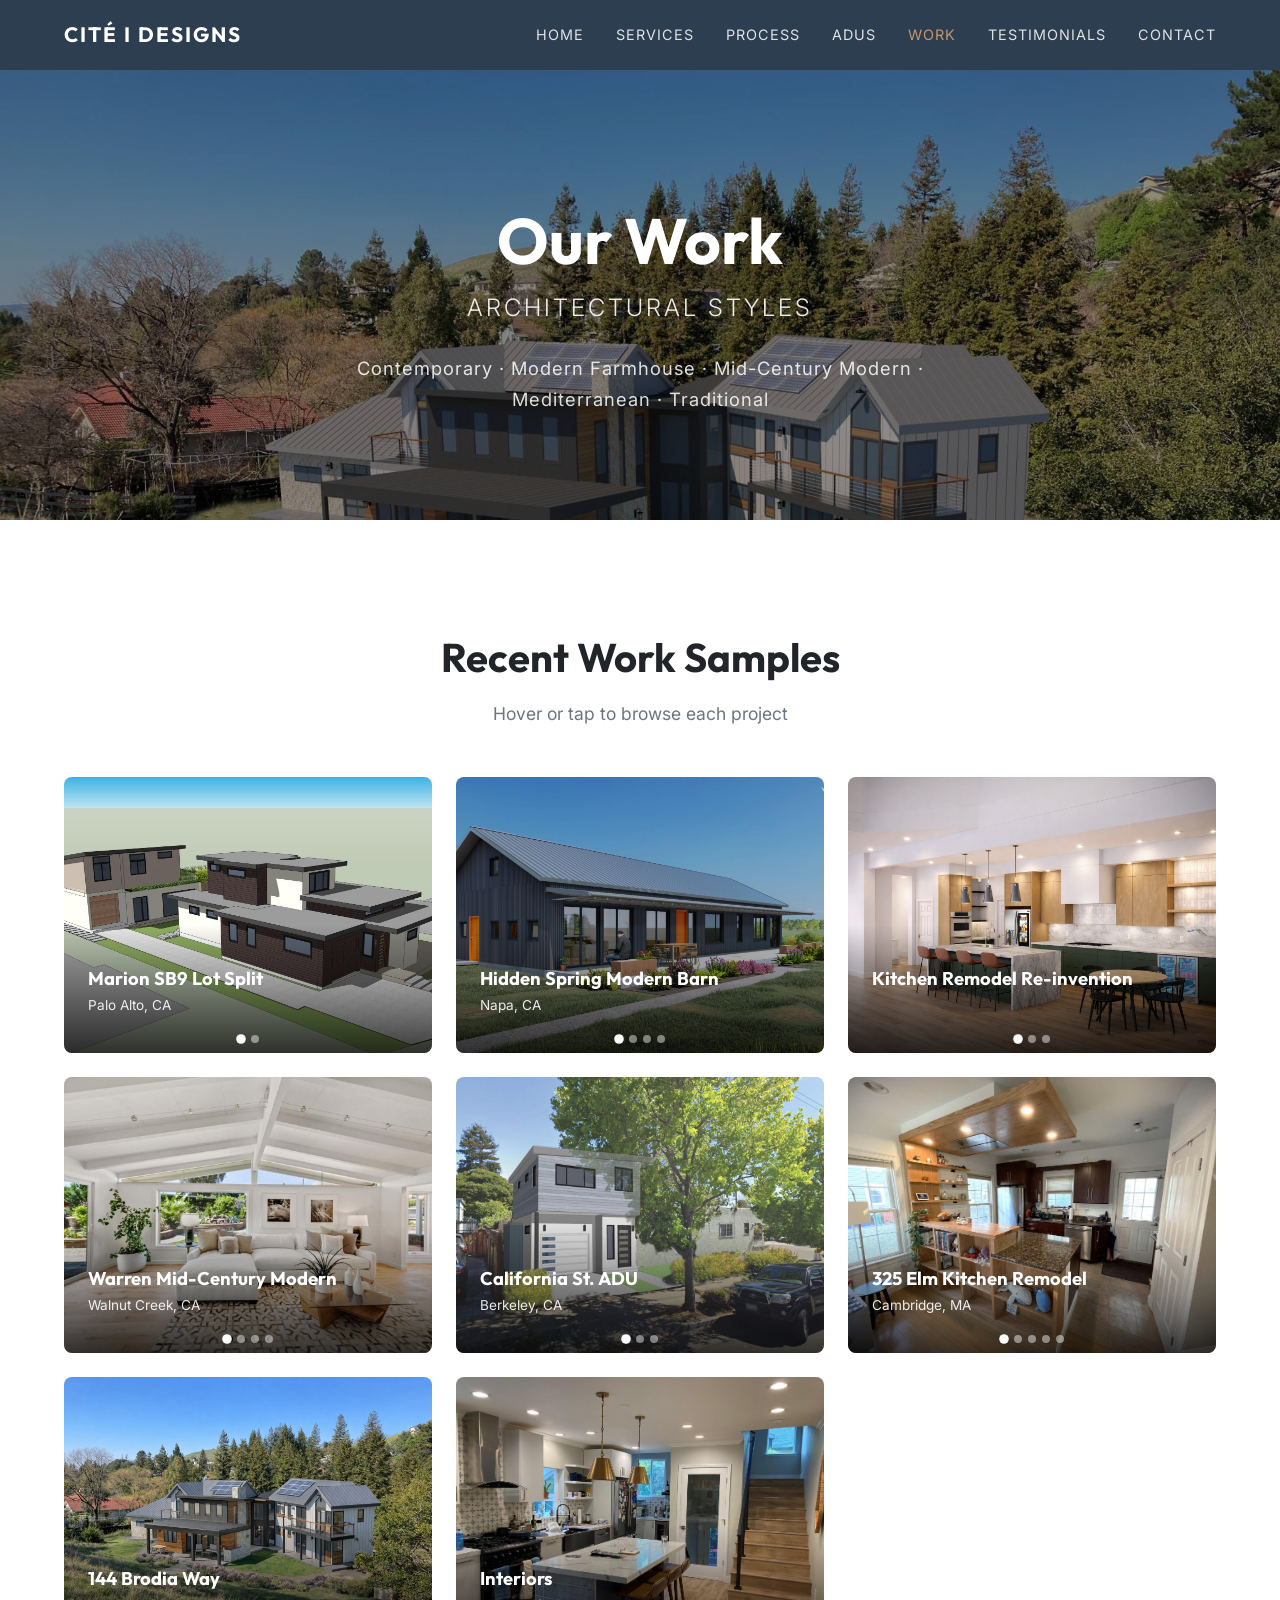
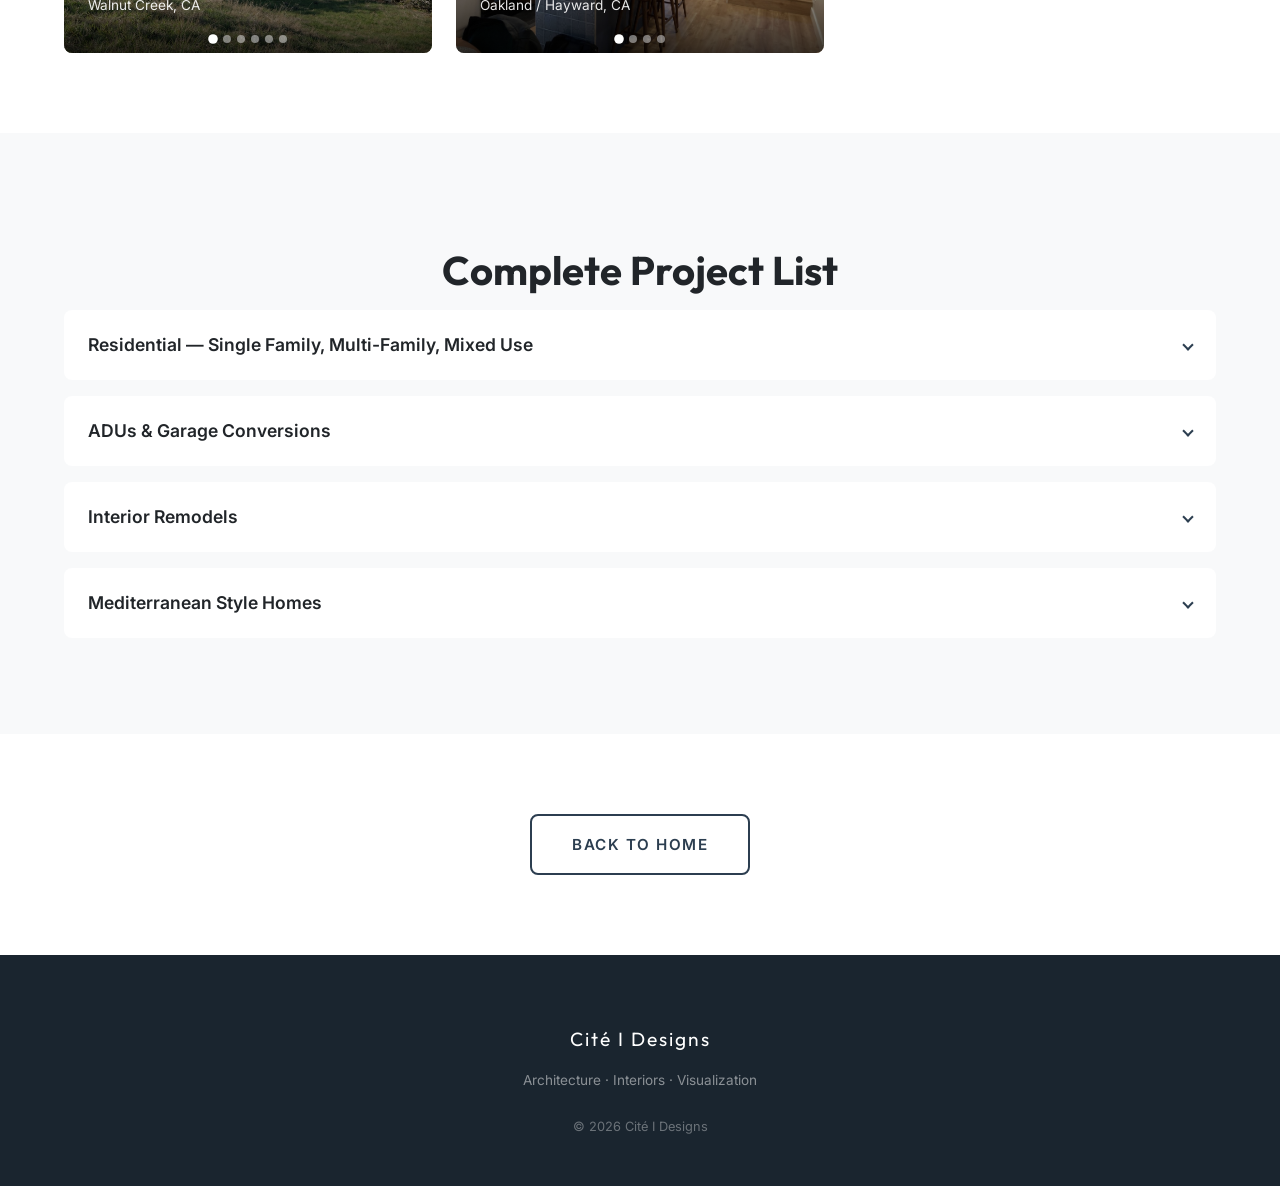
==== commit fd8bbf72: "Add 144 Brodia Way work card and refresh portfolio hero subtitle - New work-card on /work.html with " ====
--- a/work.html
+++ b/work.html
@@ -5,13 +5,31 @@
   <meta name="viewport" content="width=device-width, initial-scale=1.0">
   <title>Portfolio | Cité I Designs</title>
   <meta name="description" content="Explore the Cité I Designs portfolio: residential architecture, ADUs, interior remodels, and Mediterranean-style homes across California and beyond.">
+  <link rel="canonical" href="https://cite-designs.com/work.html">
+  <meta name="robots" content="index, follow">
+  <meta name="author" content="Cité I Designs">
+
+  <meta property="og:site_name" content="Cité I Designs">
+  <meta property="og:title" content="Portfolio | Cité I Designs">
+  <meta property="og:description" content="Explore the Cité I Designs portfolio: residential architecture, ADUs, interior remodels, and Mediterranean-style homes across California and beyond.">
+  <meta property="og:type" content="website">
+  <meta property="og:url" content="https://cite-designs.com/work.html">
+  <meta property="og:image" content="https://cite-designs.com/images/hero-home.jpg">
+  <meta property="og:image:alt" content="Residential architecture portfolio by Cité I Designs">
+  <meta property="og:locale" content="en_US">
+
+  <meta name="twitter:card" content="summary_large_image">
+  <meta name="twitter:title" content="Portfolio | Cité I Designs">
+  <meta name="twitter:description" content="Residential architecture, ADUs, interior remodels, and Mediterranean-style homes across California and beyond.">
+  <meta name="twitter:image" content="https://cite-designs.com/images/hero-home.jpg">
+
   <link rel="icon" type="image/x-icon" href="favicon.ico">
   <link rel="icon" type="image/png" sizes="256x256" href="images/favicon.png">
   <link rel="apple-touch-icon" sizes="180x180" href="images/apple-touch-icon.png">
   <link rel="preconnect" href="https://fonts.googleapis.com">
   <link rel="preconnect" href="https://fonts.gstatic.com" crossorigin>
   <link href="https://fonts.googleapis.com/css2?family=Inter:wght@400;500;600&family=Outfit:wght@400;500;600;700&display=swap" rel="stylesheet">
-  <link rel="stylesheet" href="css/style.css">
+  <link rel="stylesheet" href="css/style.css?v=20260424">
 </head>
 <body>
   <nav class="navbar" aria-label="Primary navigation">
@@ -36,7 +54,8 @@
     <section class="hero hero-short" style="background-image: url('images/hero-work.jpg');" aria-labelledby="work-hero-heading">
       <div class="hero-inner">
         <h1 id="work-hero-heading">Our Work</h1>
-        <p class="hero-subtitle">Residential &middot; ADUs &middot; Interiors &middot; Mediterranean</p>
+        <p class="hero-subtitle">Architectural Styles</p>
+        <p class="hero-tagline">Contemporary &middot; Modern Farmhouse &middot; Mid-Century Modern &middot; Mediterranean &middot; Traditional</p>
       </div>
     </section>
 
@@ -162,6 +181,31 @@
             <div class="work-card-overlay">
               <h3>325 Elm Kitchen Remodel</h3>
               <p>Cambridge, MA</p>
+            </div>
+          </div>
+
+          <div class="work-card" role="group" aria-roledescription="carousel" aria-label="144 Brodia Way modern farmhouse photos">
+            <div class="work-card-images">
+              <div class="work-card-image active"><img src="images/work/brodia/1.jpg" alt="144 Brodia Way modern farmhouse in Walnut Creek, photo 1" loading="lazy" width="800" height="600"></div>
+              <div class="work-card-image"><img src="images/work/brodia/2.jpg" alt="144 Brodia Way modern farmhouse in Walnut Creek, photo 2" loading="lazy" width="800" height="600"></div>
+              <div class="work-card-image"><img src="images/work/brodia/3.jpg" alt="144 Brodia Way modern farmhouse in Walnut Creek, photo 3" loading="lazy" width="800" height="600"></div>
+              <div class="work-card-image"><img src="images/work/brodia/4.jpg" alt="144 Brodia Way modern farmhouse in Walnut Creek, photo 4" loading="lazy" width="800" height="600"></div>
+              <div class="work-card-image"><img src="images/work/brodia/5.jpg" alt="144 Brodia Way modern farmhouse in Walnut Creek, photo 5" loading="lazy" width="800" height="600"></div>
+              <div class="work-card-image"><img src="images/work/brodia/6.jpg" alt="144 Brodia Way modern farmhouse in Walnut Creek, photo 6" loading="lazy" width="800" height="600"></div>
+            </div>
+            <button class="work-card-arrow prev" type="button" aria-label="Previous image">&#8249;</button>
+            <button class="work-card-arrow next" type="button" aria-label="Next image">&#8250;</button>
+            <div class="work-card-dots" role="tablist">
+              <button class="work-card-dot active" type="button" aria-label="Image 1 of 6"></button>
+              <button class="work-card-dot" type="button" aria-label="Image 2 of 6"></button>
+              <button class="work-card-dot" type="button" aria-label="Image 3 of 6"></button>
+              <button class="work-card-dot" type="button" aria-label="Image 4 of 6"></button>
+              <button class="work-card-dot" type="button" aria-label="Image 5 of 6"></button>
+              <button class="work-card-dot" type="button" aria-label="Image 6 of 6"></button>
+            </div>
+            <div class="work-card-overlay">
+              <h3>144 Brodia Way</h3>
+              <p>Walnut Creek, CA</p>
             </div>
           </div>
 
@@ -278,6 +322,6 @@
     </div>
   </footer>
 
-  <script src="js/main.js"></script>
+  <script src="js/main.js?v=20260424"></script>
 </body>
 </html>
--- a/css/style.css
+++ b/css/style.css
@@ -139,6 +139,10 @@
   transition: color var(--transition);
 }
 
+.nav-links a .lowercase-s {
+  text-transform: lowercase;
+}
+
 .nav-links a:hover,
 .nav-links a.active {
   color: var(--color-accent);
@@ -301,6 +305,14 @@
 }
 
 .hero-tagline {
+  margin: 0.6rem 0 0;
+  font-size: 1rem;
+  letter-spacing: 1px;
+  font-weight: 400;
+  opacity: 0.85;
+}
+
+.hero-tagline {
   font-size: 1.15rem;
   max-width: 600px;
   margin: 1.5rem auto;
@@ -350,6 +362,11 @@
     font-size: 1rem;
     letter-spacing: 2px;
   }
+
+  .hero-tagline {
+    font-size: 0.85rem;
+    letter-spacing: 0.5px;
+  }
 }
 
 /* -----------------------------------------------------------------------------
@@ -383,7 +400,7 @@
   content: "";
   position: absolute;
   inset: 0;
-  background: rgba(0, 0, 0, 0.55);
+  background: rgba(255, 255, 255, 0.55);
   z-index: 0;
 }
 
@@ -392,40 +409,206 @@
   z-index: 1;
 }
 
-.services h2,
+.services h2 {
+  color: var(--color-charcoal);
+}
+
 .services .section-subtitle {
-  color: var(--color-white);
+  color: var(--color-charcoal);
+  opacity: 0.8;
 }
 
 .services-grid {
   display: grid;
-  grid-template-columns: repeat(auto-fit, minmax(250px, 1fr));
+  grid-template-columns: 1fr;
   gap: 1.5rem;
+  align-items: start;
+}
+
+@media (min-width: 600px) {
+  .services-grid {
+    grid-template-columns: repeat(2, 1fr);
+    gap: 1.5rem;
+  }
+}
+
+@media (min-width: 960px) {
+  .services-grid {
+    grid-template-columns: repeat(3, 1fr);
+    gap: 1.75rem;
+  }
+}
+
+@media (min-width: 1280px) {
+  .services-grid {
+    grid-template-columns: repeat(5, 1fr);
+    gap: 1.5rem;
+  }
 }
 
 .service-card {
-  background: var(--color-offwhite);
-  padding: 2rem;
+  position: relative;
+  aspect-ratio: 4 / 5;
+  width: 100%;
+  padding: 0;
+  margin: 0;
+  border: none;
   border-radius: var(--radius);
-  text-align: center;
+  overflow: hidden;
+  cursor: pointer;
+  background: var(--color-charcoal);
+  color: var(--color-white);
+  font: inherit;
+  text-align: left;
+  box-shadow: var(--shadow-md);
   transition: box-shadow var(--transition), transform var(--transition);
+  -webkit-tap-highlight-color: transparent;
 }
 
 .service-card:hover {
-  box-shadow: var(--shadow-md);
-  transform: translateY(-2px);
+  box-shadow: var(--shadow-lg);
+  transform: translateY(-3px);
+}
+
+.service-card:focus-visible {
+  outline: 3px solid var(--color-accent);
+  outline-offset: 3px;
+}
+
+.service-card-images {
+  position: absolute;
+  inset: 0;
+  z-index: 0;
+}
+
+.service-card-image {
+  position: absolute;
+  inset: 0;
+  opacity: 0;
+  transition: opacity 0.9s ease;
+}
+
+.service-card-image.active {
+  opacity: 1;
+}
+
+.service-card-image img {
+  width: 100%;
+  height: 100%;
+  object-fit: cover;
+  display: block;
+}
+
+.service-card-overlay {
+  position: absolute;
+  left: 0;
+  right: 0;
+  bottom: 0;
+  z-index: 1;
+  padding: 1.75rem 1.5rem 1.5rem;
+  background: linear-gradient(to top, rgba(0, 0, 0, 0.82) 0%, rgba(0, 0, 0, 0.55) 55%, rgba(0, 0, 0, 0) 100%);
+  display: grid;
+  grid-template-columns: auto 1fr auto;
+  align-items: center;
+  gap: 0.75rem;
+  color: var(--color-white);
 }
 
 .service-card .service-icon {
-  font-size: 2rem;
-  margin-bottom: 1rem;
+  display: inline-flex;
+  align-items: center;
+  justify-content: center;
+  font-size: 1.5rem;
   color: var(--color-accent);
+  line-height: 1;
 }
 
 .service-card h3 {
+  margin: 0;
   font-size: 1.1rem;
   font-family: var(--font-body);
   font-weight: 600;
+  color: var(--color-white);
+  letter-spacing: 0.3px;
+}
+
+.service-card-chevron {
+  width: 10px;
+  height: 10px;
+  border-right: 2px solid var(--color-white);
+  border-bottom: 2px solid var(--color-white);
+  transform: rotate(45deg);
+  transition: transform 0.3s ease;
+  justify-self: end;
+  margin-right: 4px;
+  margin-top: -4px;
+}
+
+.service-card[aria-expanded="true"] {
+  outline: 3px solid var(--color-accent);
+  outline-offset: 3px;
+}
+
+.service-card[aria-expanded="true"] .service-card-chevron {
+  transform: rotate(-135deg);
+  margin-top: 4px;
+}
+
+.service-panels {
+  margin-top: 1.75rem;
+}
+
+.service-panel {
+  background: var(--color-white);
+  color: var(--color-charcoal);
+  border-radius: var(--radius);
+  padding: 2rem 2.25rem;
+  box-shadow: var(--shadow-md);
+  animation: service-panel-open 0.35s ease both;
+}
+
+.service-panel[hidden] {
+  display: none;
+}
+
+.service-panel p {
+  margin-top: 0;
+  font-size: 1.02rem;
+}
+
+.service-panel ul {
+  margin: 0.75rem 0 0;
+  padding-left: 1.25rem;
+  line-height: 1.75;
+}
+
+.service-panel li {
+  margin-bottom: 0.25rem;
+}
+
+@keyframes service-panel-open {
+  from {
+    opacity: 0;
+    transform: translateY(-6px);
+  }
+  to {
+    opacity: 1;
+    transform: translateY(0);
+  }
+}
+
+@media (max-width: 600px) {
+  .service-card {
+    aspect-ratio: 16 / 10;
+  }
+
+  .service-card-overlay {
+    padding: 1.25rem 1rem 1rem;
+  }
+
+  .service-panel {
+    padding: 1.5rem 1.25rem;
+  }
 }
 
 /* -----------------------------------------------------------------------------
@@ -1198,8 +1381,4 @@
   .contact-layout {
     grid-template-columns: 1fr;
   }
-
-  .services-grid {
-    grid-template-columns: repeat(auto-fit, minmax(200px, 1fr));
-  }
-}
+}
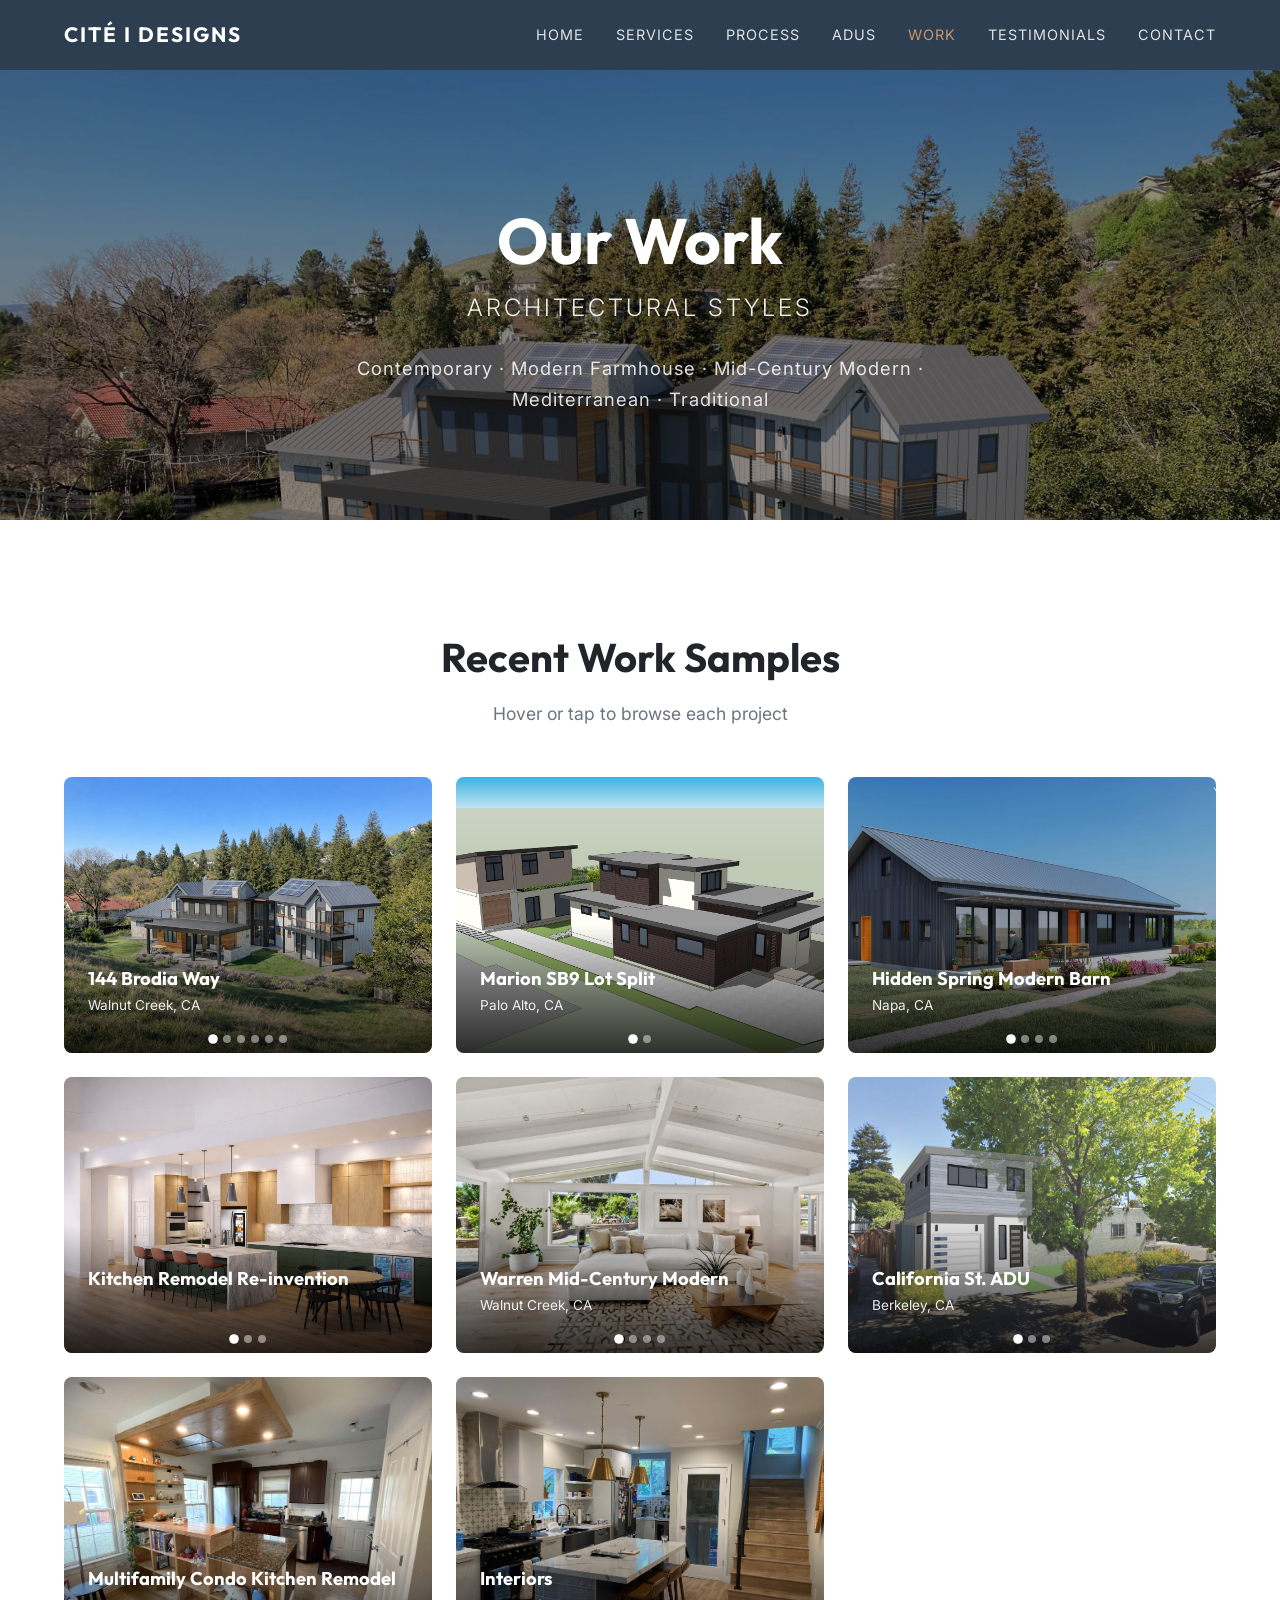
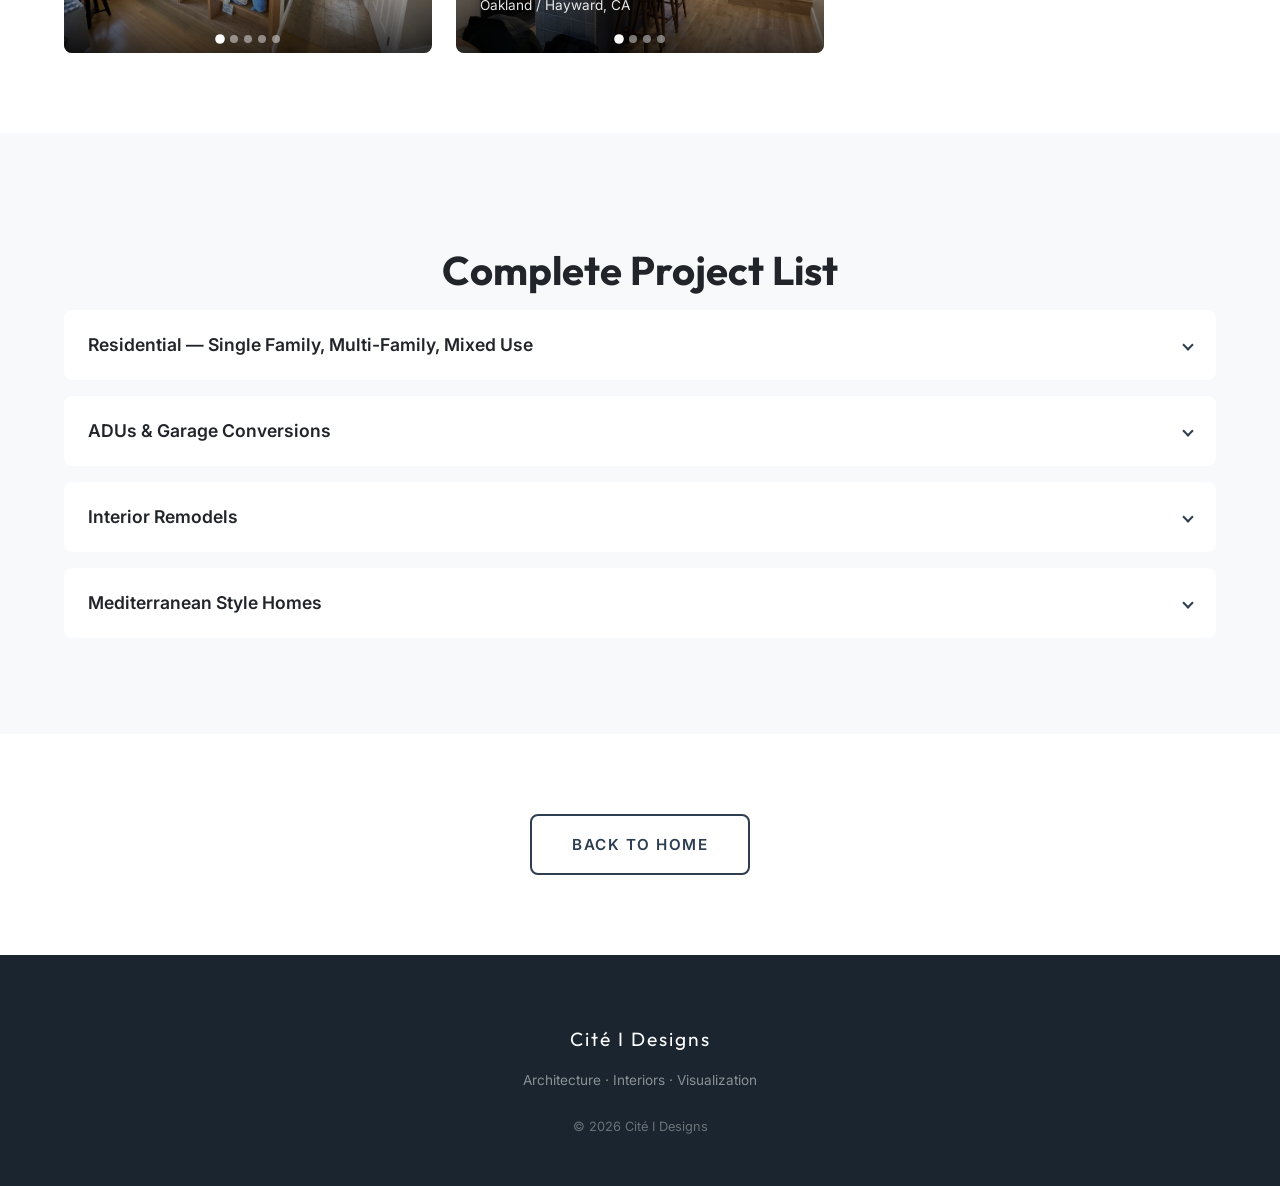
==== commit c6b940f9: "Move 144 Brodia Way to first work card and rename 325 Elm to Multifamily Condo - Brodia card is now " ====
--- a/work.html
+++ b/work.html
@@ -64,126 +64,6 @@
         <h2 id="gallery-heading">Recent Work Samples</h2>
         <p class="section-subtitle">Hover or tap to browse each project</p>
         <div class="work-grid">
-          <div class="work-card" role="group" aria-roledescription="carousel" aria-label="Marion SB9 Lot Split photos">
-            <div class="work-card-images">
-              <div class="work-card-image active"><img src="images/work/marion-sb9/1.jpg" alt="Marion SB9 Lot Split houses in Palo Alto, photo 1" loading="lazy" width="800" height="600"></div>
-              <div class="work-card-image"><img src="images/work/marion-sb9/2.jpg" alt="Marion SB9 Lot Split houses in Palo Alto, photo 2" loading="lazy" width="800" height="600"></div>
-            </div>
-            <button class="work-card-arrow prev" type="button" aria-label="Previous image">&#8249;</button>
-            <button class="work-card-arrow next" type="button" aria-label="Next image">&#8250;</button>
-            <div class="work-card-dots" role="tablist">
-              <button class="work-card-dot active" type="button" aria-label="Image 1 of 2"></button>
-              <button class="work-card-dot" type="button" aria-label="Image 2 of 2"></button>
-            </div>
-            <div class="work-card-overlay">
-              <h3>Marion SB9 Lot Split</h3>
-              <p>Palo Alto, CA</p>
-            </div>
-          </div>
-
-          <div class="work-card" role="group" aria-roledescription="carousel" aria-label="Hidden Spring Modern Barn photos">
-            <div class="work-card-images">
-              <div class="work-card-image active"><img src="images/work/hidden-spring/1.jpg" alt="Hidden Spring Modern Barn in Napa, photo 1" loading="lazy" width="800" height="600"></div>
-              <div class="work-card-image"><img src="images/work/hidden-spring/2.jpg" alt="Hidden Spring Modern Barn in Napa, photo 2" loading="lazy" width="800" height="600"></div>
-              <div class="work-card-image"><img src="images/work/hidden-spring/3.jpg" alt="Hidden Spring Modern Barn in Napa, photo 3" loading="lazy" width="800" height="600"></div>
-              <div class="work-card-image"><img src="images/work/hidden-spring/4.jpg" alt="Hidden Spring Modern Barn in Napa, photo 4" loading="lazy" width="800" height="600"></div>
-            </div>
-            <button class="work-card-arrow prev" type="button" aria-label="Previous image">&#8249;</button>
-            <button class="work-card-arrow next" type="button" aria-label="Next image">&#8250;</button>
-            <div class="work-card-dots" role="tablist">
-              <button class="work-card-dot active" type="button" aria-label="Image 1 of 4"></button>
-              <button class="work-card-dot" type="button" aria-label="Image 2 of 4"></button>
-              <button class="work-card-dot" type="button" aria-label="Image 3 of 4"></button>
-              <button class="work-card-dot" type="button" aria-label="Image 4 of 4"></button>
-            </div>
-            <div class="work-card-overlay">
-              <h3>Hidden Spring Modern Barn</h3>
-              <p>Napa, CA</p>
-            </div>
-          </div>
-
-          <div class="work-card" role="group" aria-roledescription="carousel" aria-label="Kitchen Remodel Re-invention photos">
-            <div class="work-card-images">
-              <div class="work-card-image active"><img src="images/work/kitchen-remodel/1.jpg" alt="Kitchen Remodel Re-invention, photo 1" loading="lazy" width="800" height="600"></div>
-              <div class="work-card-image"><img src="images/work/kitchen-remodel/2.jpg" alt="Kitchen Remodel Re-invention, photo 2" loading="lazy" width="800" height="600"></div>
-              <div class="work-card-image"><img src="images/work/kitchen-remodel/3.jpg" alt="Kitchen Remodel Re-invention, photo 3" loading="lazy" width="800" height="600"></div>
-            </div>
-            <button class="work-card-arrow prev" type="button" aria-label="Previous image">&#8249;</button>
-            <button class="work-card-arrow next" type="button" aria-label="Next image">&#8250;</button>
-            <div class="work-card-dots" role="tablist">
-              <button class="work-card-dot active" type="button" aria-label="Image 1 of 3"></button>
-              <button class="work-card-dot" type="button" aria-label="Image 2 of 3"></button>
-              <button class="work-card-dot" type="button" aria-label="Image 3 of 3"></button>
-            </div>
-            <div class="work-card-overlay">
-              <h3>Kitchen Remodel Re-invention</h3>
-              <p>&nbsp;</p>
-            </div>
-          </div>
-
-          <div class="work-card" role="group" aria-roledescription="carousel" aria-label="Warren Mid-Century Modern photos">
-            <div class="work-card-images">
-              <div class="work-card-image active"><img src="images/work/warren/1.jpg" alt="Warren Mid-Century Modern in Walnut Creek, photo 1" loading="lazy" width="800" height="600"></div>
-              <div class="work-card-image"><img src="images/work/warren/2.jpg" alt="Warren Mid-Century Modern in Walnut Creek, photo 2" loading="lazy" width="800" height="600"></div>
-              <div class="work-card-image"><img src="images/work/warren/3.jpg" alt="Warren Mid-Century Modern in Walnut Creek, photo 3" loading="lazy" width="800" height="600"></div>
-              <div class="work-card-image"><img src="images/work/warren/4.jpg" alt="Warren Mid-Century Modern in Walnut Creek, photo 4" loading="lazy" width="800" height="600"></div>
-            </div>
-            <button class="work-card-arrow prev" type="button" aria-label="Previous image">&#8249;</button>
-            <button class="work-card-arrow next" type="button" aria-label="Next image">&#8250;</button>
-            <div class="work-card-dots" role="tablist">
-              <button class="work-card-dot active" type="button" aria-label="Image 1 of 4"></button>
-              <button class="work-card-dot" type="button" aria-label="Image 2 of 4"></button>
-              <button class="work-card-dot" type="button" aria-label="Image 3 of 4"></button>
-              <button class="work-card-dot" type="button" aria-label="Image 4 of 4"></button>
-            </div>
-            <div class="work-card-overlay">
-              <h3>Warren Mid-Century Modern</h3>
-              <p>Walnut Creek, CA</p>
-            </div>
-          </div>
-
-          <div class="work-card" role="group" aria-roledescription="carousel" aria-label="California St. ADU photos">
-            <div class="work-card-images">
-              <div class="work-card-image active"><img src="images/work/california-adu/1.jpg" alt="California St. ADU in Berkeley, photo 1" loading="lazy" width="800" height="600"></div>
-              <div class="work-card-image"><img src="images/work/california-adu/2.jpg" alt="California St. ADU in Berkeley, photo 2" loading="lazy" width="800" height="600"></div>
-              <div class="work-card-image"><img src="images/work/california-adu/3.jpg" alt="California St. ADU in Berkeley, photo 3" loading="lazy" width="800" height="600"></div>
-            </div>
-            <button class="work-card-arrow prev" type="button" aria-label="Previous image">&#8249;</button>
-            <button class="work-card-arrow next" type="button" aria-label="Next image">&#8250;</button>
-            <div class="work-card-dots" role="tablist">
-              <button class="work-card-dot active" type="button" aria-label="Image 1 of 3"></button>
-              <button class="work-card-dot" type="button" aria-label="Image 2 of 3"></button>
-              <button class="work-card-dot" type="button" aria-label="Image 3 of 3"></button>
-            </div>
-            <div class="work-card-overlay">
-              <h3>California St. ADU</h3>
-              <p>Berkeley, CA</p>
-            </div>
-          </div>
-
-          <div class="work-card" role="group" aria-roledescription="carousel" aria-label="325 Elm Kitchen Remodel photos">
-            <div class="work-card-images">
-              <div class="work-card-image active"><img src="images/work/elm-kitchen/1.jpg" alt="325 Elm Kitchen Remodel in Cambridge, photo 1" loading="lazy" width="800" height="600"></div>
-              <div class="work-card-image"><img src="images/work/elm-kitchen/2.jpg" alt="325 Elm Kitchen Remodel in Cambridge, photo 2" loading="lazy" width="800" height="600"></div>
-              <div class="work-card-image"><img src="images/work/elm-kitchen/3.jpg" alt="325 Elm Kitchen Remodel in Cambridge, photo 3" loading="lazy" width="800" height="600"></div>
-              <div class="work-card-image"><img src="images/work/elm-kitchen/4.jpg" alt="325 Elm Kitchen Remodel in Cambridge, photo 4" loading="lazy" width="800" height="600"></div>
-              <div class="work-card-image"><img src="images/work/elm-kitchen/5.jpg" alt="325 Elm Kitchen Remodel in Cambridge, photo 5" loading="lazy" width="800" height="600"></div>
-            </div>
-            <button class="work-card-arrow prev" type="button" aria-label="Previous image">&#8249;</button>
-            <button class="work-card-arrow next" type="button" aria-label="Next image">&#8250;</button>
-            <div class="work-card-dots" role="tablist">
-              <button class="work-card-dot active" type="button" aria-label="Image 1 of 5"></button>
-              <button class="work-card-dot" type="button" aria-label="Image 2 of 5"></button>
-              <button class="work-card-dot" type="button" aria-label="Image 3 of 5"></button>
-              <button class="work-card-dot" type="button" aria-label="Image 4 of 5"></button>
-              <button class="work-card-dot" type="button" aria-label="Image 5 of 5"></button>
-            </div>
-            <div class="work-card-overlay">
-              <h3>325 Elm Kitchen Remodel</h3>
-              <p>Cambridge, MA</p>
-            </div>
-          </div>
-
           <div class="work-card" role="group" aria-roledescription="carousel" aria-label="144 Brodia Way modern farmhouse photos">
             <div class="work-card-images">
               <div class="work-card-image active"><img src="images/work/brodia/1.jpg" alt="144 Brodia Way modern farmhouse in Walnut Creek, photo 1" loading="lazy" width="800" height="600"></div>
@@ -206,6 +86,126 @@
             <div class="work-card-overlay">
               <h3>144 Brodia Way</h3>
               <p>Walnut Creek, CA</p>
+            </div>
+          </div>
+
+          <div class="work-card" role="group" aria-roledescription="carousel" aria-label="Marion SB9 Lot Split photos">
+            <div class="work-card-images">
+              <div class="work-card-image active"><img src="images/work/marion-sb9/1.jpg" alt="Marion SB9 Lot Split houses in Palo Alto, photo 1" loading="lazy" width="800" height="600"></div>
+              <div class="work-card-image"><img src="images/work/marion-sb9/2.jpg" alt="Marion SB9 Lot Split houses in Palo Alto, photo 2" loading="lazy" width="800" height="600"></div>
+            </div>
+            <button class="work-card-arrow prev" type="button" aria-label="Previous image">&#8249;</button>
+            <button class="work-card-arrow next" type="button" aria-label="Next image">&#8250;</button>
+            <div class="work-card-dots" role="tablist">
+              <button class="work-card-dot active" type="button" aria-label="Image 1 of 2"></button>
+              <button class="work-card-dot" type="button" aria-label="Image 2 of 2"></button>
+            </div>
+            <div class="work-card-overlay">
+              <h3>Marion SB9 Lot Split</h3>
+              <p>Palo Alto, CA</p>
+            </div>
+          </div>
+
+          <div class="work-card" role="group" aria-roledescription="carousel" aria-label="Hidden Spring Modern Barn photos">
+            <div class="work-card-images">
+              <div class="work-card-image active"><img src="images/work/hidden-spring/1.jpg" alt="Hidden Spring Modern Barn in Napa, photo 1" loading="lazy" width="800" height="600"></div>
+              <div class="work-card-image"><img src="images/work/hidden-spring/2.jpg" alt="Hidden Spring Modern Barn in Napa, photo 2" loading="lazy" width="800" height="600"></div>
+              <div class="work-card-image"><img src="images/work/hidden-spring/3.jpg" alt="Hidden Spring Modern Barn in Napa, photo 3" loading="lazy" width="800" height="600"></div>
+              <div class="work-card-image"><img src="images/work/hidden-spring/4.jpg" alt="Hidden Spring Modern Barn in Napa, photo 4" loading="lazy" width="800" height="600"></div>
+            </div>
+            <button class="work-card-arrow prev" type="button" aria-label="Previous image">&#8249;</button>
+            <button class="work-card-arrow next" type="button" aria-label="Next image">&#8250;</button>
+            <div class="work-card-dots" role="tablist">
+              <button class="work-card-dot active" type="button" aria-label="Image 1 of 4"></button>
+              <button class="work-card-dot" type="button" aria-label="Image 2 of 4"></button>
+              <button class="work-card-dot" type="button" aria-label="Image 3 of 4"></button>
+              <button class="work-card-dot" type="button" aria-label="Image 4 of 4"></button>
+            </div>
+            <div class="work-card-overlay">
+              <h3>Hidden Spring Modern Barn</h3>
+              <p>Napa, CA</p>
+            </div>
+          </div>
+
+          <div class="work-card" role="group" aria-roledescription="carousel" aria-label="Kitchen Remodel Re-invention photos">
+            <div class="work-card-images">
+              <div class="work-card-image active"><img src="images/work/kitchen-remodel/1.jpg" alt="Kitchen Remodel Re-invention, photo 1" loading="lazy" width="800" height="600"></div>
+              <div class="work-card-image"><img src="images/work/kitchen-remodel/2.jpg" alt="Kitchen Remodel Re-invention, photo 2" loading="lazy" width="800" height="600"></div>
+              <div class="work-card-image"><img src="images/work/kitchen-remodel/3.jpg" alt="Kitchen Remodel Re-invention, photo 3" loading="lazy" width="800" height="600"></div>
+            </div>
+            <button class="work-card-arrow prev" type="button" aria-label="Previous image">&#8249;</button>
+            <button class="work-card-arrow next" type="button" aria-label="Next image">&#8250;</button>
+            <div class="work-card-dots" role="tablist">
+              <button class="work-card-dot active" type="button" aria-label="Image 1 of 3"></button>
+              <button class="work-card-dot" type="button" aria-label="Image 2 of 3"></button>
+              <button class="work-card-dot" type="button" aria-label="Image 3 of 3"></button>
+            </div>
+            <div class="work-card-overlay">
+              <h3>Kitchen Remodel Re-invention</h3>
+              <p>&nbsp;</p>
+            </div>
+          </div>
+
+          <div class="work-card" role="group" aria-roledescription="carousel" aria-label="Warren Mid-Century Modern photos">
+            <div class="work-card-images">
+              <div class="work-card-image active"><img src="images/work/warren/1.jpg" alt="Warren Mid-Century Modern in Walnut Creek, photo 1" loading="lazy" width="800" height="600"></div>
+              <div class="work-card-image"><img src="images/work/warren/2.jpg" alt="Warren Mid-Century Modern in Walnut Creek, photo 2" loading="lazy" width="800" height="600"></div>
+              <div class="work-card-image"><img src="images/work/warren/3.jpg" alt="Warren Mid-Century Modern in Walnut Creek, photo 3" loading="lazy" width="800" height="600"></div>
+              <div class="work-card-image"><img src="images/work/warren/4.jpg" alt="Warren Mid-Century Modern in Walnut Creek, photo 4" loading="lazy" width="800" height="600"></div>
+            </div>
+            <button class="work-card-arrow prev" type="button" aria-label="Previous image">&#8249;</button>
+            <button class="work-card-arrow next" type="button" aria-label="Next image">&#8250;</button>
+            <div class="work-card-dots" role="tablist">
+              <button class="work-card-dot active" type="button" aria-label="Image 1 of 4"></button>
+              <button class="work-card-dot" type="button" aria-label="Image 2 of 4"></button>
+              <button class="work-card-dot" type="button" aria-label="Image 3 of 4"></button>
+              <button class="work-card-dot" type="button" aria-label="Image 4 of 4"></button>
+            </div>
+            <div class="work-card-overlay">
+              <h3>Warren Mid-Century Modern</h3>
+              <p>Walnut Creek, CA</p>
+            </div>
+          </div>
+
+          <div class="work-card" role="group" aria-roledescription="carousel" aria-label="California St. ADU photos">
+            <div class="work-card-images">
+              <div class="work-card-image active"><img src="images/work/california-adu/1.jpg" alt="California St. ADU in Berkeley, photo 1" loading="lazy" width="800" height="600"></div>
+              <div class="work-card-image"><img src="images/work/california-adu/2.jpg" alt="California St. ADU in Berkeley, photo 2" loading="lazy" width="800" height="600"></div>
+              <div class="work-card-image"><img src="images/work/california-adu/3.jpg" alt="California St. ADU in Berkeley, photo 3" loading="lazy" width="800" height="600"></div>
+            </div>
+            <button class="work-card-arrow prev" type="button" aria-label="Previous image">&#8249;</button>
+            <button class="work-card-arrow next" type="button" aria-label="Next image">&#8250;</button>
+            <div class="work-card-dots" role="tablist">
+              <button class="work-card-dot active" type="button" aria-label="Image 1 of 3"></button>
+              <button class="work-card-dot" type="button" aria-label="Image 2 of 3"></button>
+              <button class="work-card-dot" type="button" aria-label="Image 3 of 3"></button>
+            </div>
+            <div class="work-card-overlay">
+              <h3>California St. ADU</h3>
+              <p>Berkeley, CA</p>
+            </div>
+          </div>
+
+          <div class="work-card" role="group" aria-roledescription="carousel" aria-label="Multifamily Condo Kitchen Remodel photos">
+            <div class="work-card-images">
+              <div class="work-card-image active"><img src="images/work/elm-kitchen/1.jpg" alt="Multifamily condo kitchen remodel, photo 1" loading="lazy" width="800" height="600"></div>
+              <div class="work-card-image"><img src="images/work/elm-kitchen/2.jpg" alt="Multifamily condo kitchen remodel, photo 2" loading="lazy" width="800" height="600"></div>
+              <div class="work-card-image"><img src="images/work/elm-kitchen/3.jpg" alt="Multifamily condo kitchen remodel, photo 3" loading="lazy" width="800" height="600"></div>
+              <div class="work-card-image"><img src="images/work/elm-kitchen/4.jpg" alt="Multifamily condo kitchen remodel, photo 4" loading="lazy" width="800" height="600"></div>
+              <div class="work-card-image"><img src="images/work/elm-kitchen/5.jpg" alt="Multifamily condo kitchen remodel, photo 5" loading="lazy" width="800" height="600"></div>
+            </div>
+            <button class="work-card-arrow prev" type="button" aria-label="Previous image">&#8249;</button>
+            <button class="work-card-arrow next" type="button" aria-label="Next image">&#8250;</button>
+            <div class="work-card-dots" role="tablist">
+              <button class="work-card-dot active" type="button" aria-label="Image 1 of 5"></button>
+              <button class="work-card-dot" type="button" aria-label="Image 2 of 5"></button>
+              <button class="work-card-dot" type="button" aria-label="Image 3 of 5"></button>
+              <button class="work-card-dot" type="button" aria-label="Image 4 of 5"></button>
+              <button class="work-card-dot" type="button" aria-label="Image 5 of 5"></button>
+            </div>
+            <div class="work-card-overlay">
+              <h3>Multifamily Condo Kitchen Remodel</h3>
+              <p>&nbsp;</p>
             </div>
           </div>
 
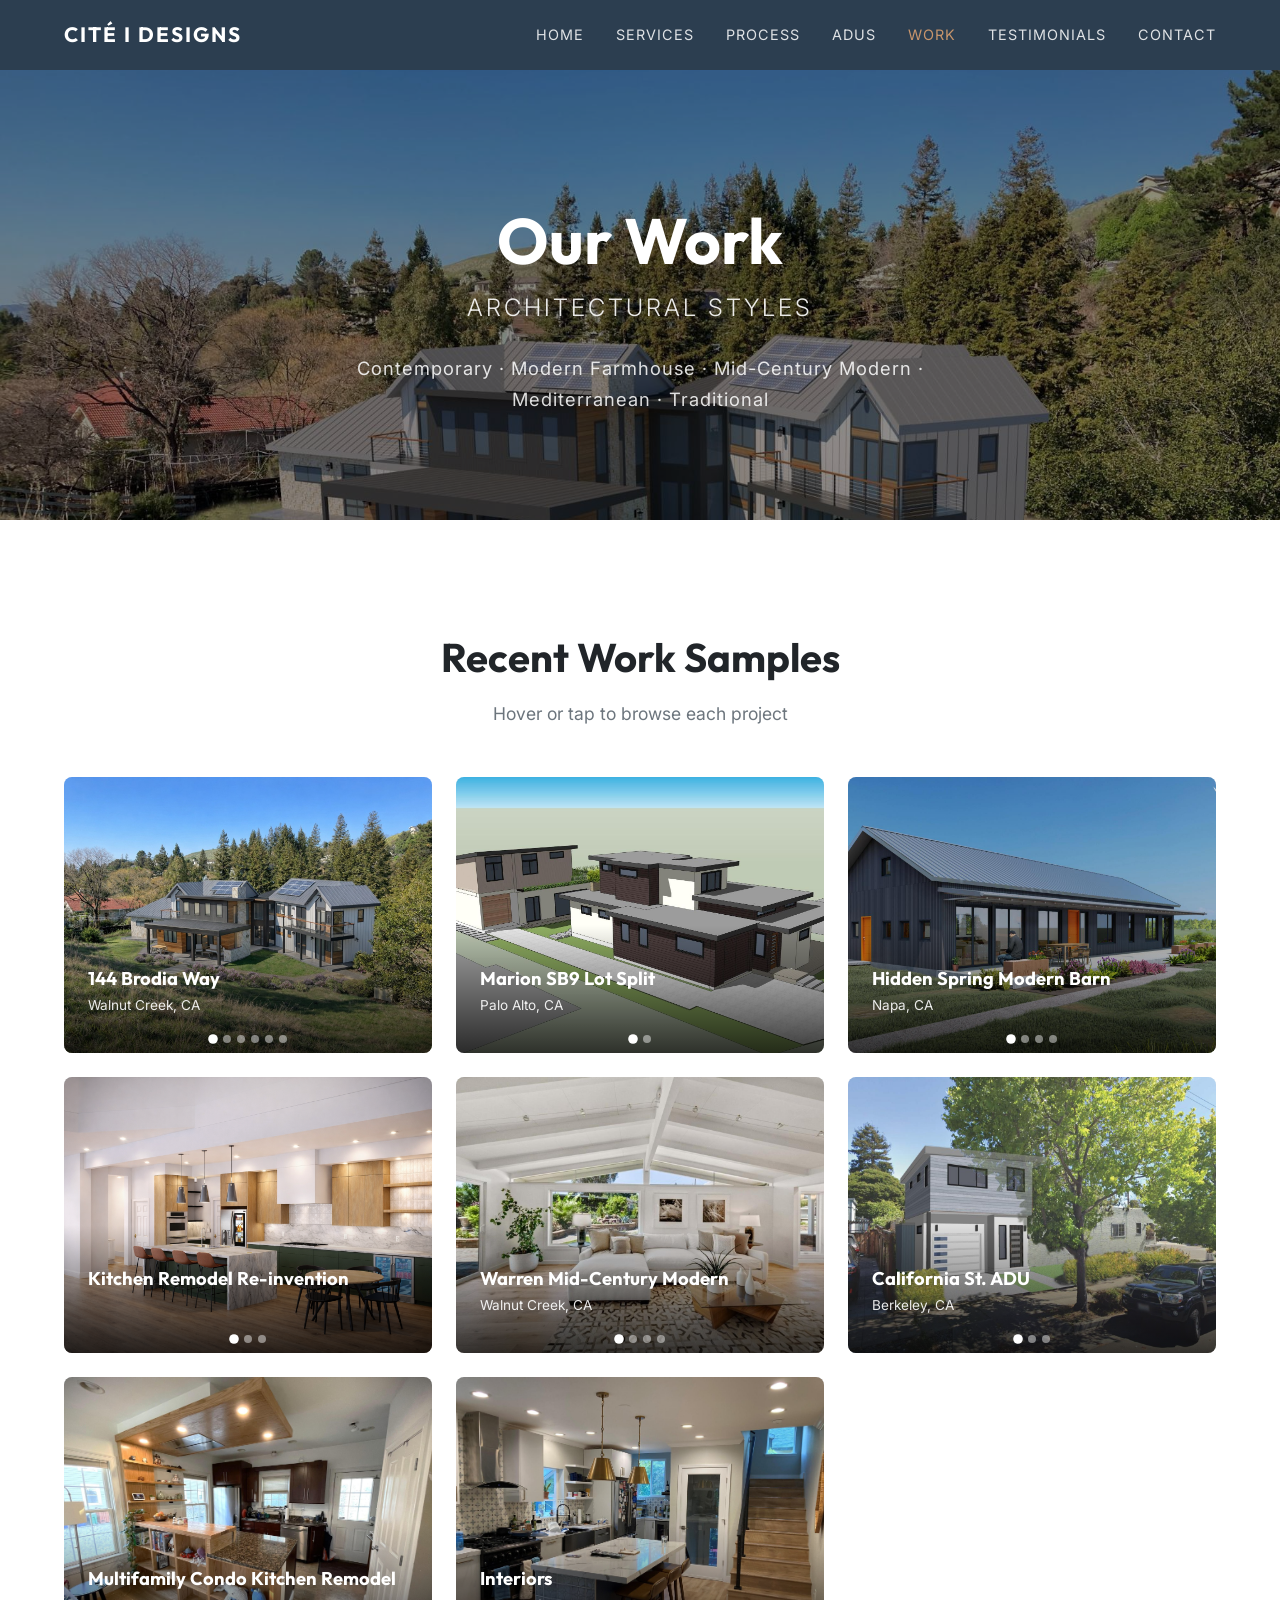
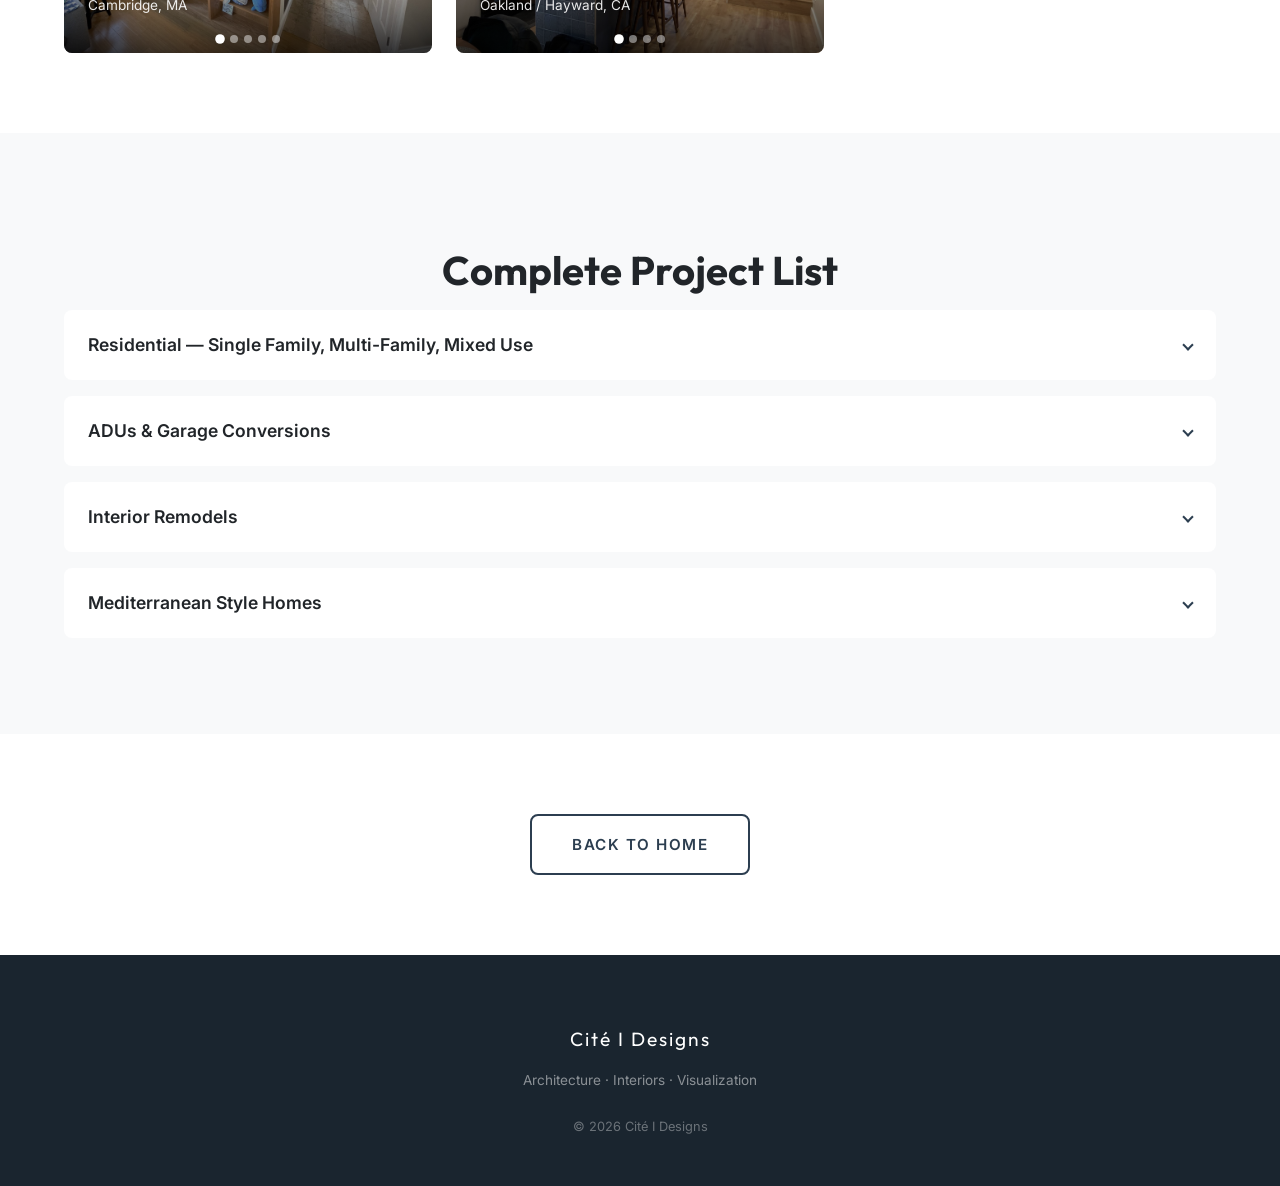
==== commit a009ab32: "Restore 'Cambridge, MA' location on Multifamily Condo Kitchen Remodel card" ====
--- a/work.html
+++ b/work.html
@@ -205,7 +205,7 @@
             </div>
             <div class="work-card-overlay">
               <h3>Multifamily Condo Kitchen Remodel</h3>
-              <p>&nbsp;</p>
+              <p>Cambridge, MA</p>
             </div>
           </div>
 
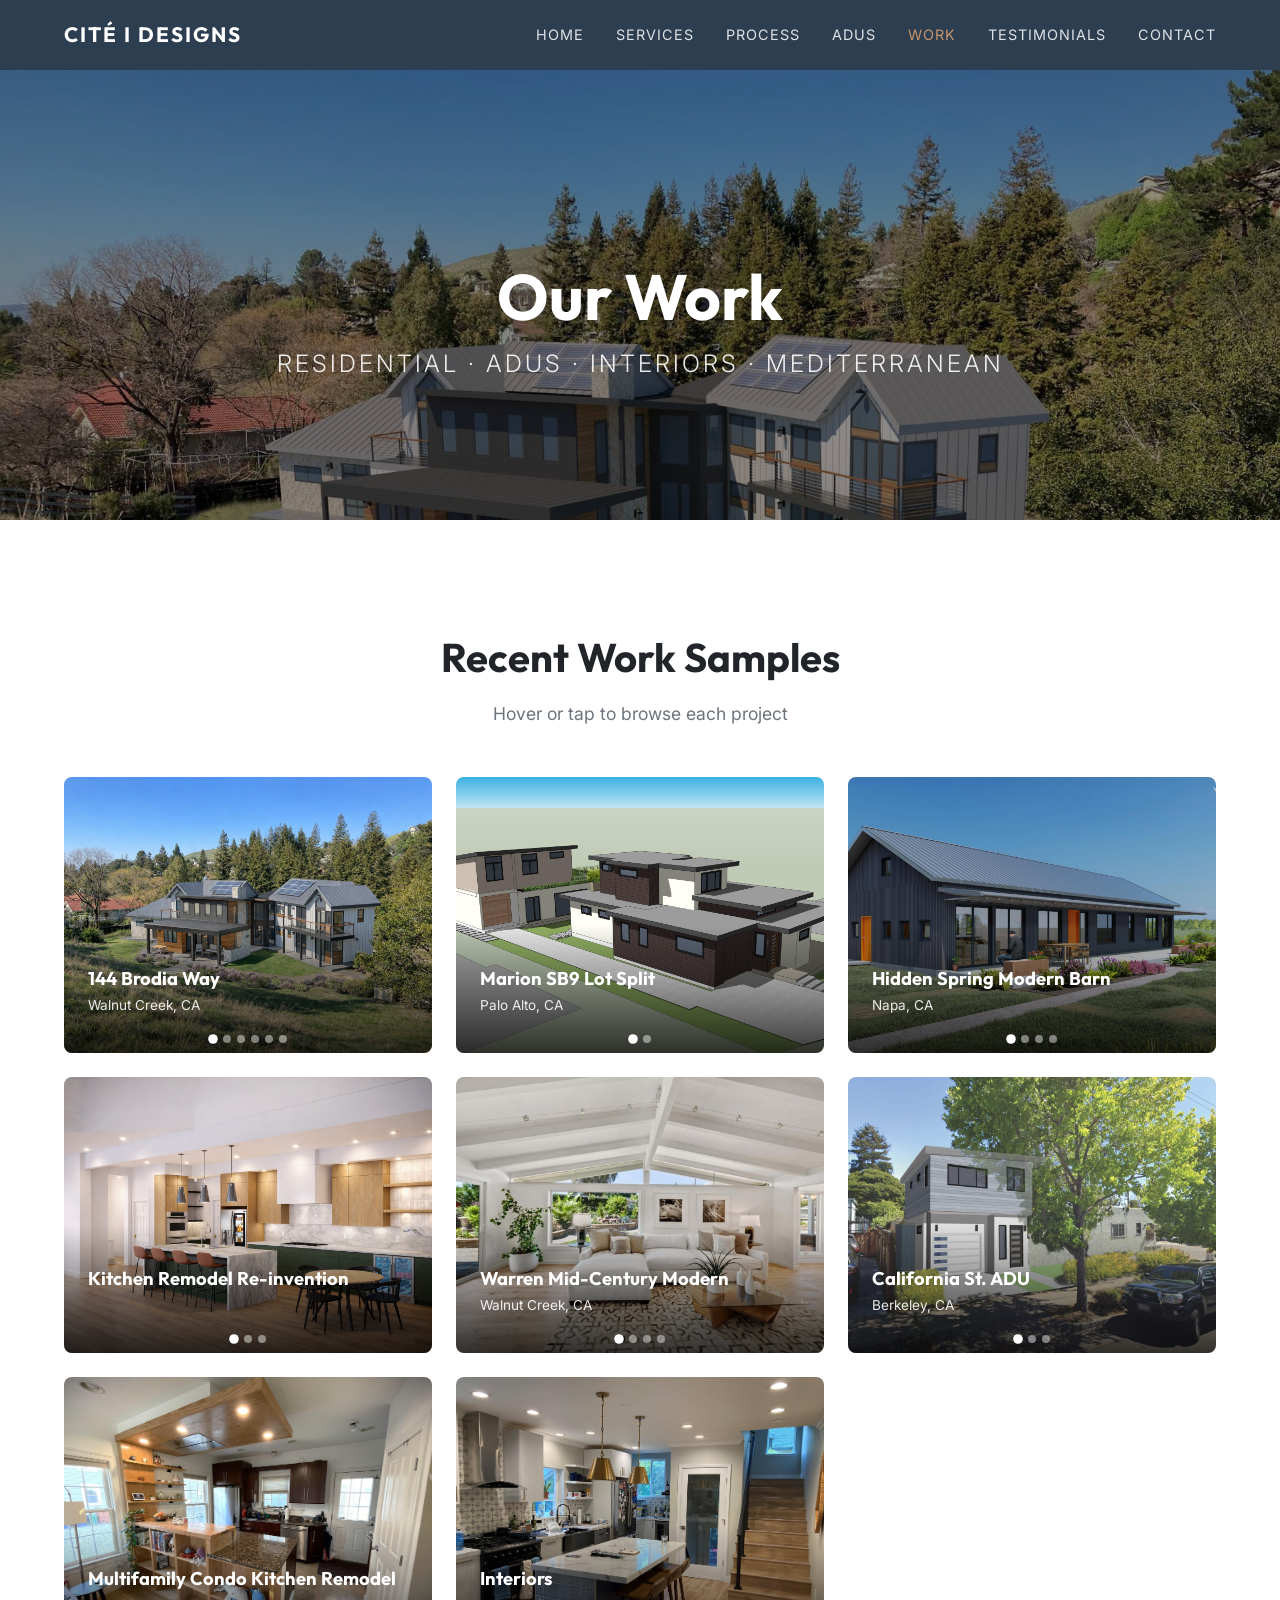
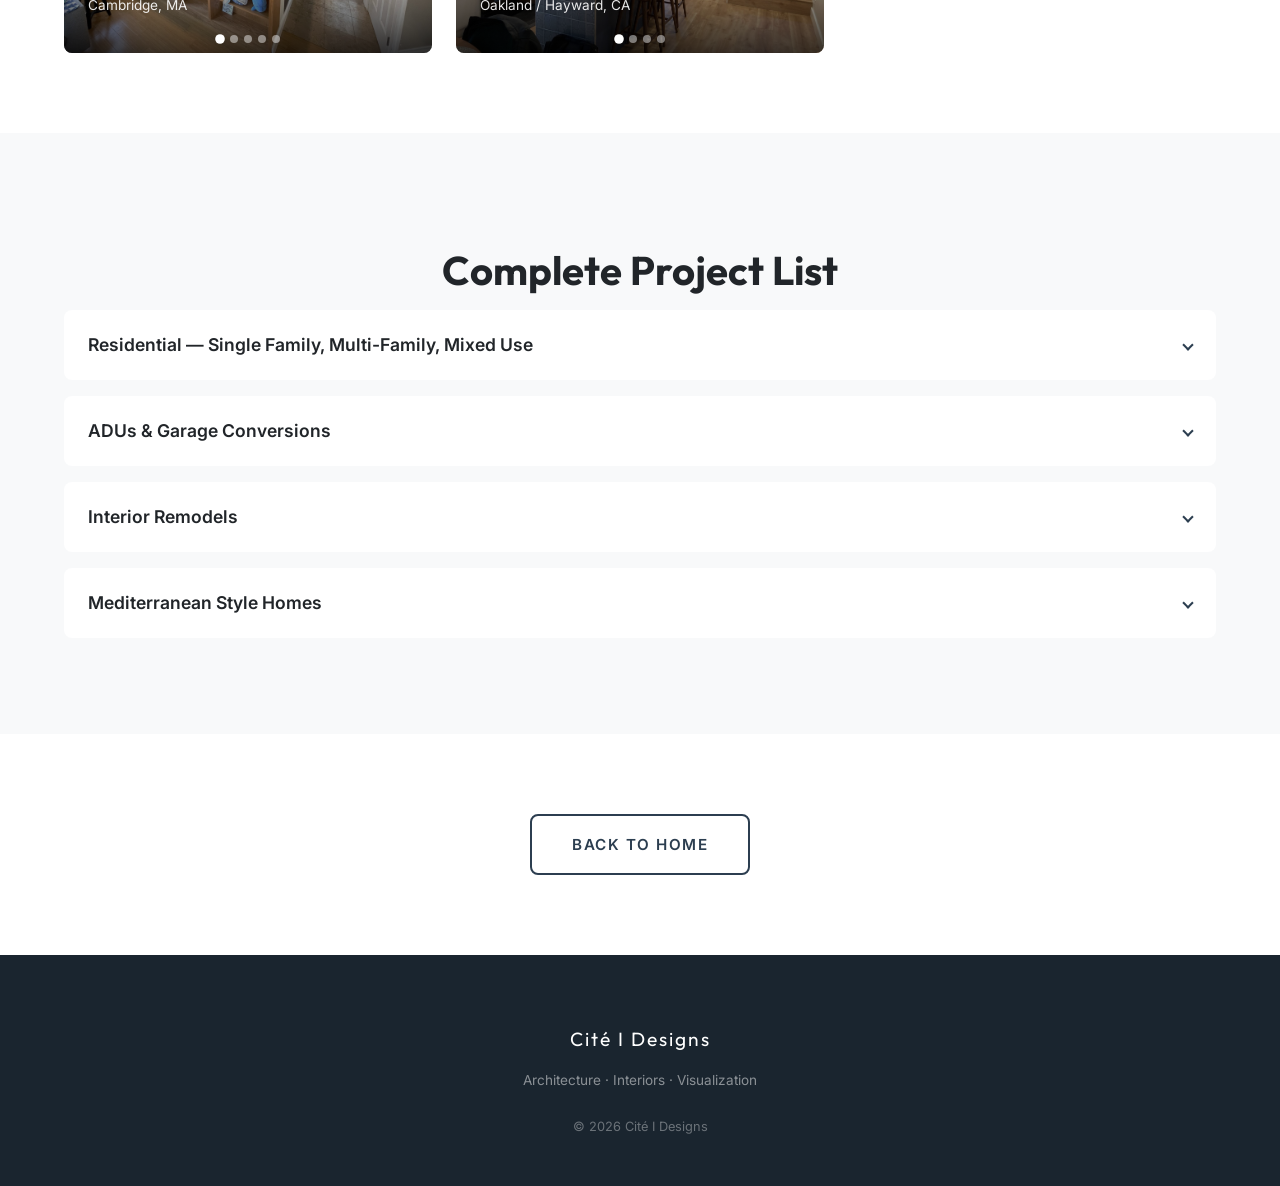
==== commit 9f219a1c: "Apply dad's feedback: revert work-page subtitle, rename service to Structural Design - Restore work." ====
--- a/work.html
+++ b/work.html
@@ -29,7 +29,7 @@
   <link rel="preconnect" href="https://fonts.googleapis.com">
   <link rel="preconnect" href="https://fonts.gstatic.com" crossorigin>
   <link href="https://fonts.googleapis.com/css2?family=Inter:wght@400;500;600&family=Outfit:wght@400;500;600;700&display=swap" rel="stylesheet">
-  <link rel="stylesheet" href="css/style.css?v=20260424">
+  <link rel="stylesheet" href="css/style.css?v=20260426">
 </head>
 <body>
   <nav class="navbar" aria-label="Primary navigation">
@@ -54,8 +54,7 @@
     <section class="hero hero-short" style="background-image: url('images/hero-work.jpg');" aria-labelledby="work-hero-heading">
       <div class="hero-inner">
         <h1 id="work-hero-heading">Our Work</h1>
-        <p class="hero-subtitle">Architectural Styles</p>
-        <p class="hero-tagline">Contemporary &middot; Modern Farmhouse &middot; Mid-Century Modern &middot; Mediterranean &middot; Traditional</p>
+        <p class="hero-subtitle">Residential &middot; ADUs &middot; Interiors &middot; Mediterranean</p>
       </div>
     </section>
 
--- a/css/style.css
+++ b/css/style.css
@@ -305,14 +305,6 @@
 }
 
 .hero-tagline {
-  margin: 0.6rem 0 0;
-  font-size: 1rem;
-  letter-spacing: 1px;
-  font-weight: 400;
-  opacity: 0.85;
-}
-
-.hero-tagline {
   font-size: 1.15rem;
   max-width: 600px;
   margin: 1.5rem auto;
@@ -361,11 +353,6 @@
   .hero-subtitle {
     font-size: 1rem;
     letter-spacing: 2px;
-  }
-
-  .hero-tagline {
-    font-size: 0.85rem;
-    letter-spacing: 0.5px;
   }
 }
 
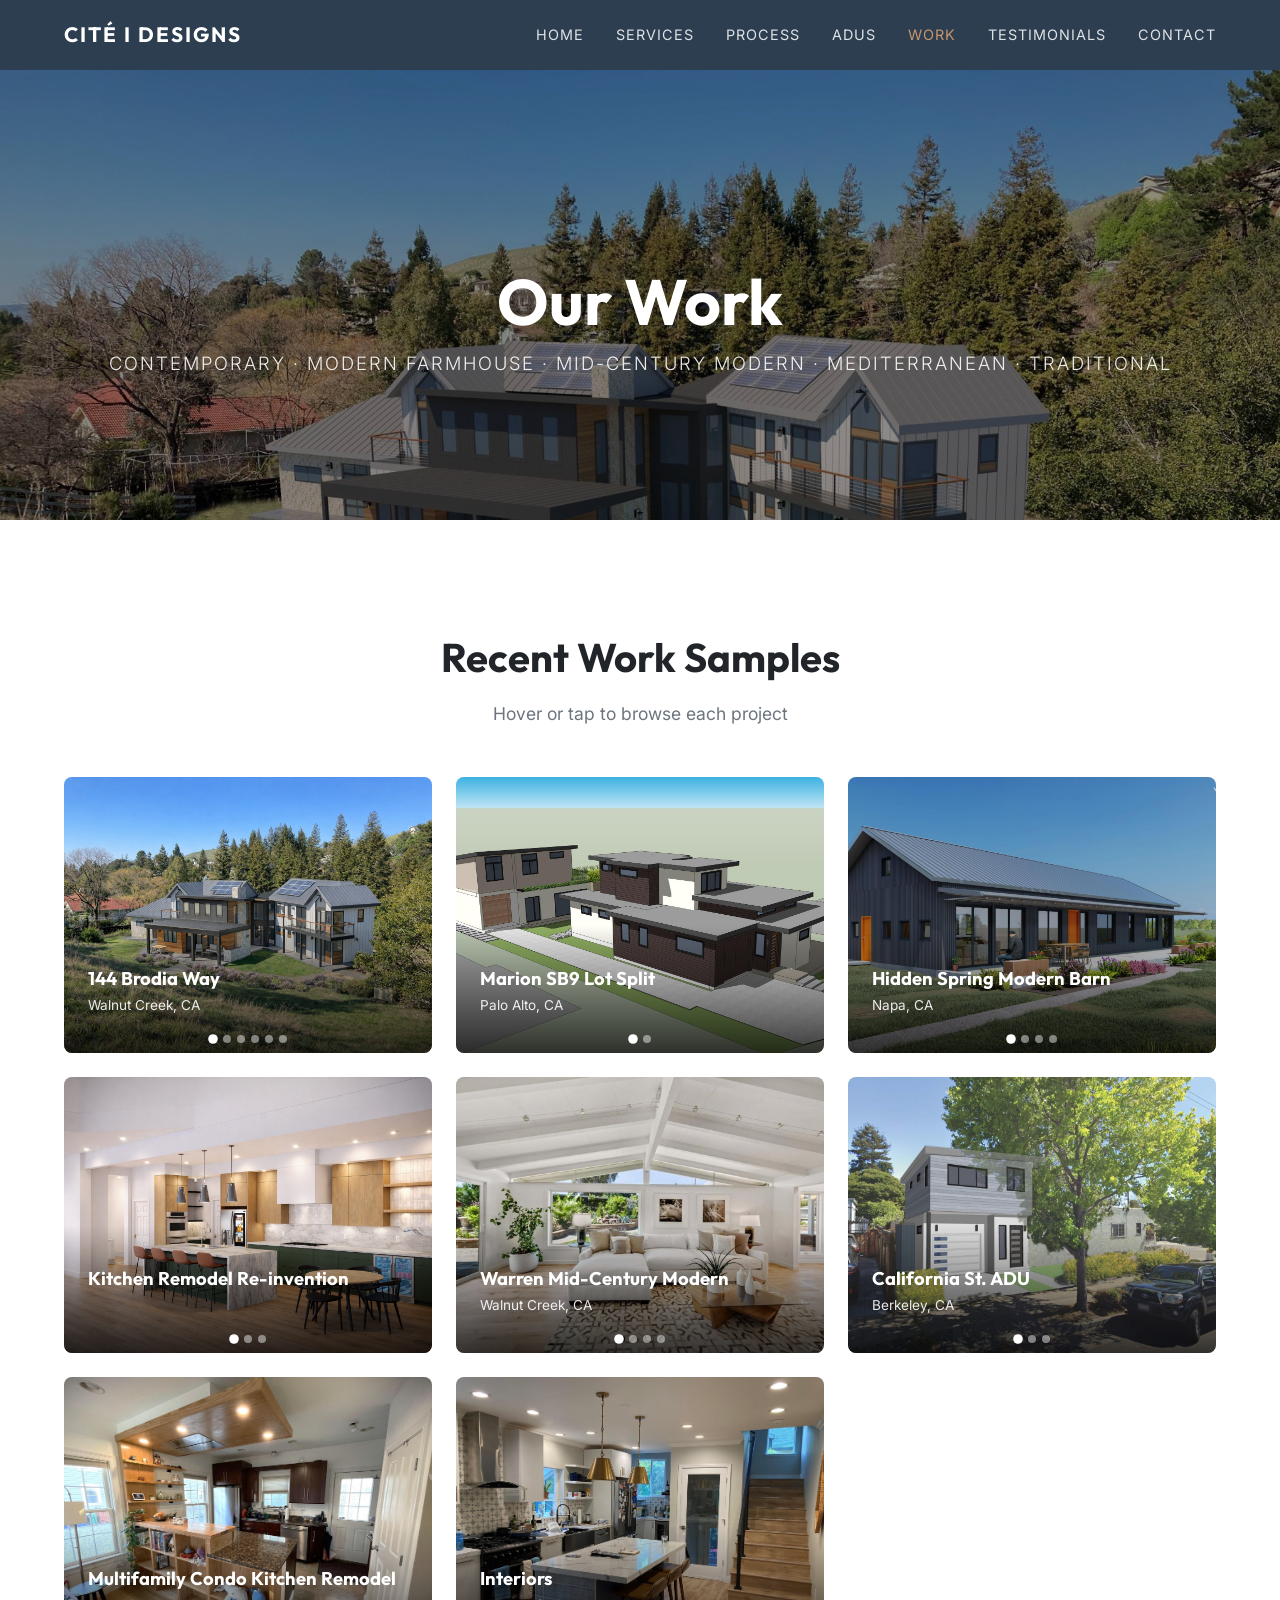
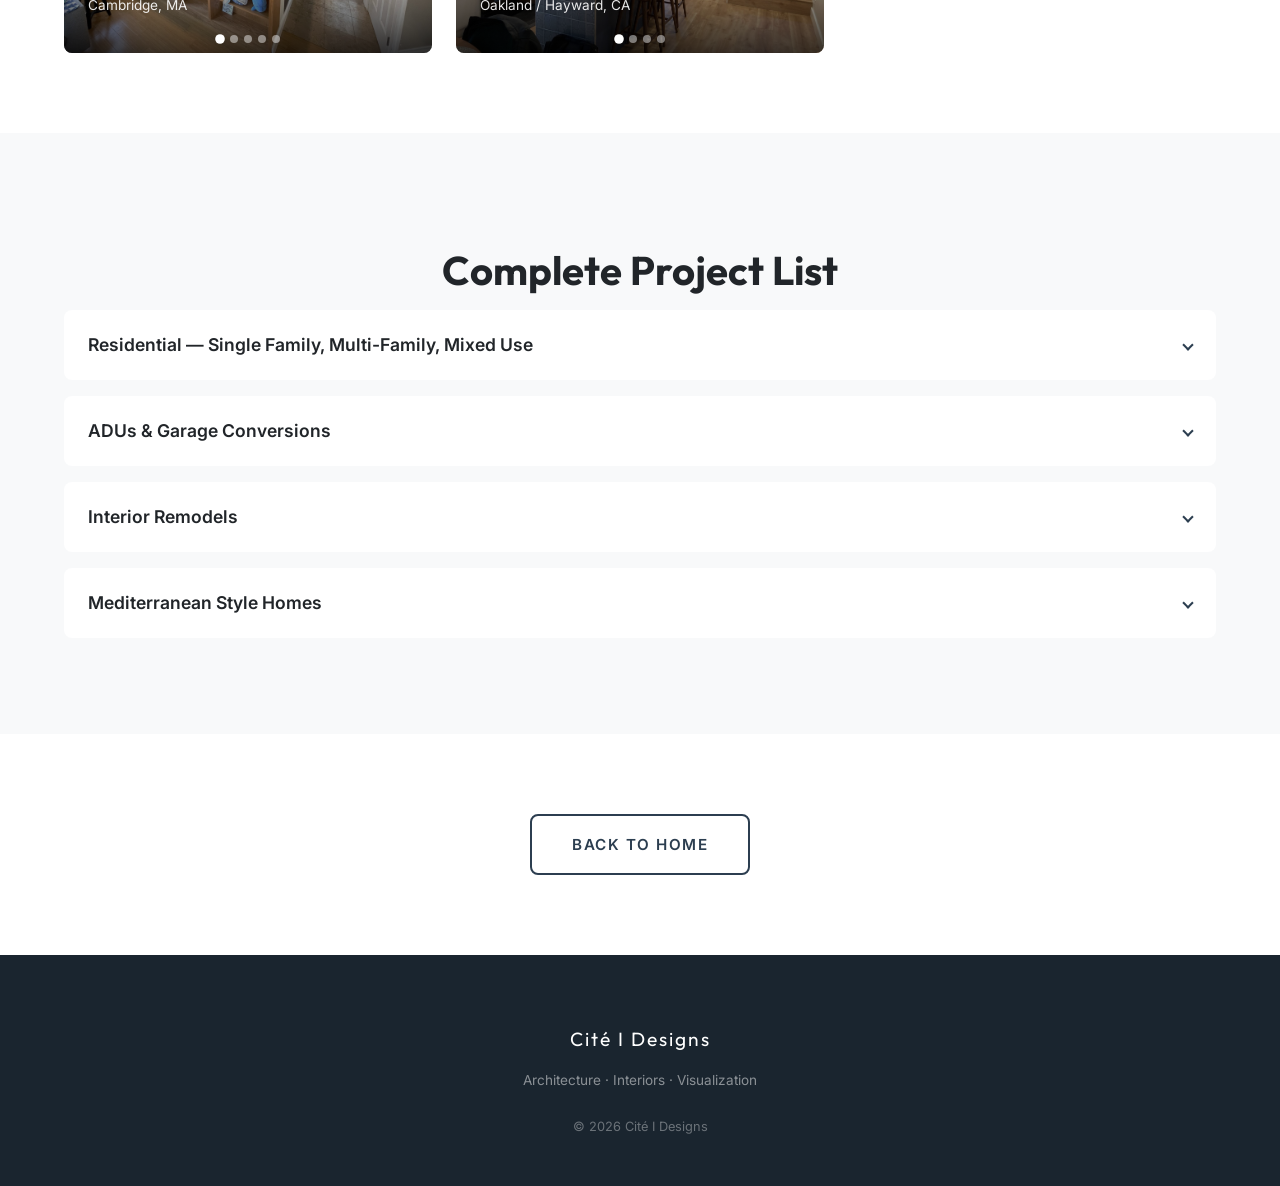
==== commit 5d7a9717: "Use architectural styles list as work-page hero subtitle Replace the previous subtitle with the styl" ====
--- a/work.html
+++ b/work.html
@@ -29,7 +29,7 @@
   <link rel="preconnect" href="https://fonts.googleapis.com">
   <link rel="preconnect" href="https://fonts.gstatic.com" crossorigin>
   <link href="https://fonts.googleapis.com/css2?family=Inter:wght@400;500;600&family=Outfit:wght@400;500;600;700&display=swap" rel="stylesheet">
-  <link rel="stylesheet" href="css/style.css?v=20260426">
+  <link rel="stylesheet" href="css/style.css?v=20260426b">
 </head>
 <body>
   <nav class="navbar" aria-label="Primary navigation">
@@ -54,7 +54,7 @@
     <section class="hero hero-short" style="background-image: url('images/hero-work.jpg');" aria-labelledby="work-hero-heading">
       <div class="hero-inner">
         <h1 id="work-hero-heading">Our Work</h1>
-        <p class="hero-subtitle">Residential &middot; ADUs &middot; Interiors &middot; Mediterranean</p>
+        <p class="hero-subtitle hero-subtitle-styles">Contemporary &middot; Modern Farmhouse &middot; Mid-Century Modern &middot; Mediterranean &middot; Traditional</p>
       </div>
     </section>
 
--- a/css/style.css
+++ b/css/style.css
@@ -304,6 +304,11 @@
   margin: 0;
 }
 
+.hero-subtitle-styles {
+  font-size: 1.15rem;
+  letter-spacing: 2px;
+}
+
 .hero-tagline {
   font-size: 1.15rem;
   max-width: 600px;
@@ -353,6 +358,11 @@
   .hero-subtitle {
     font-size: 1rem;
     letter-spacing: 2px;
+  }
+
+  .hero-subtitle-styles {
+    font-size: 0.78rem;
+    letter-spacing: 1px;
   }
 }
 
